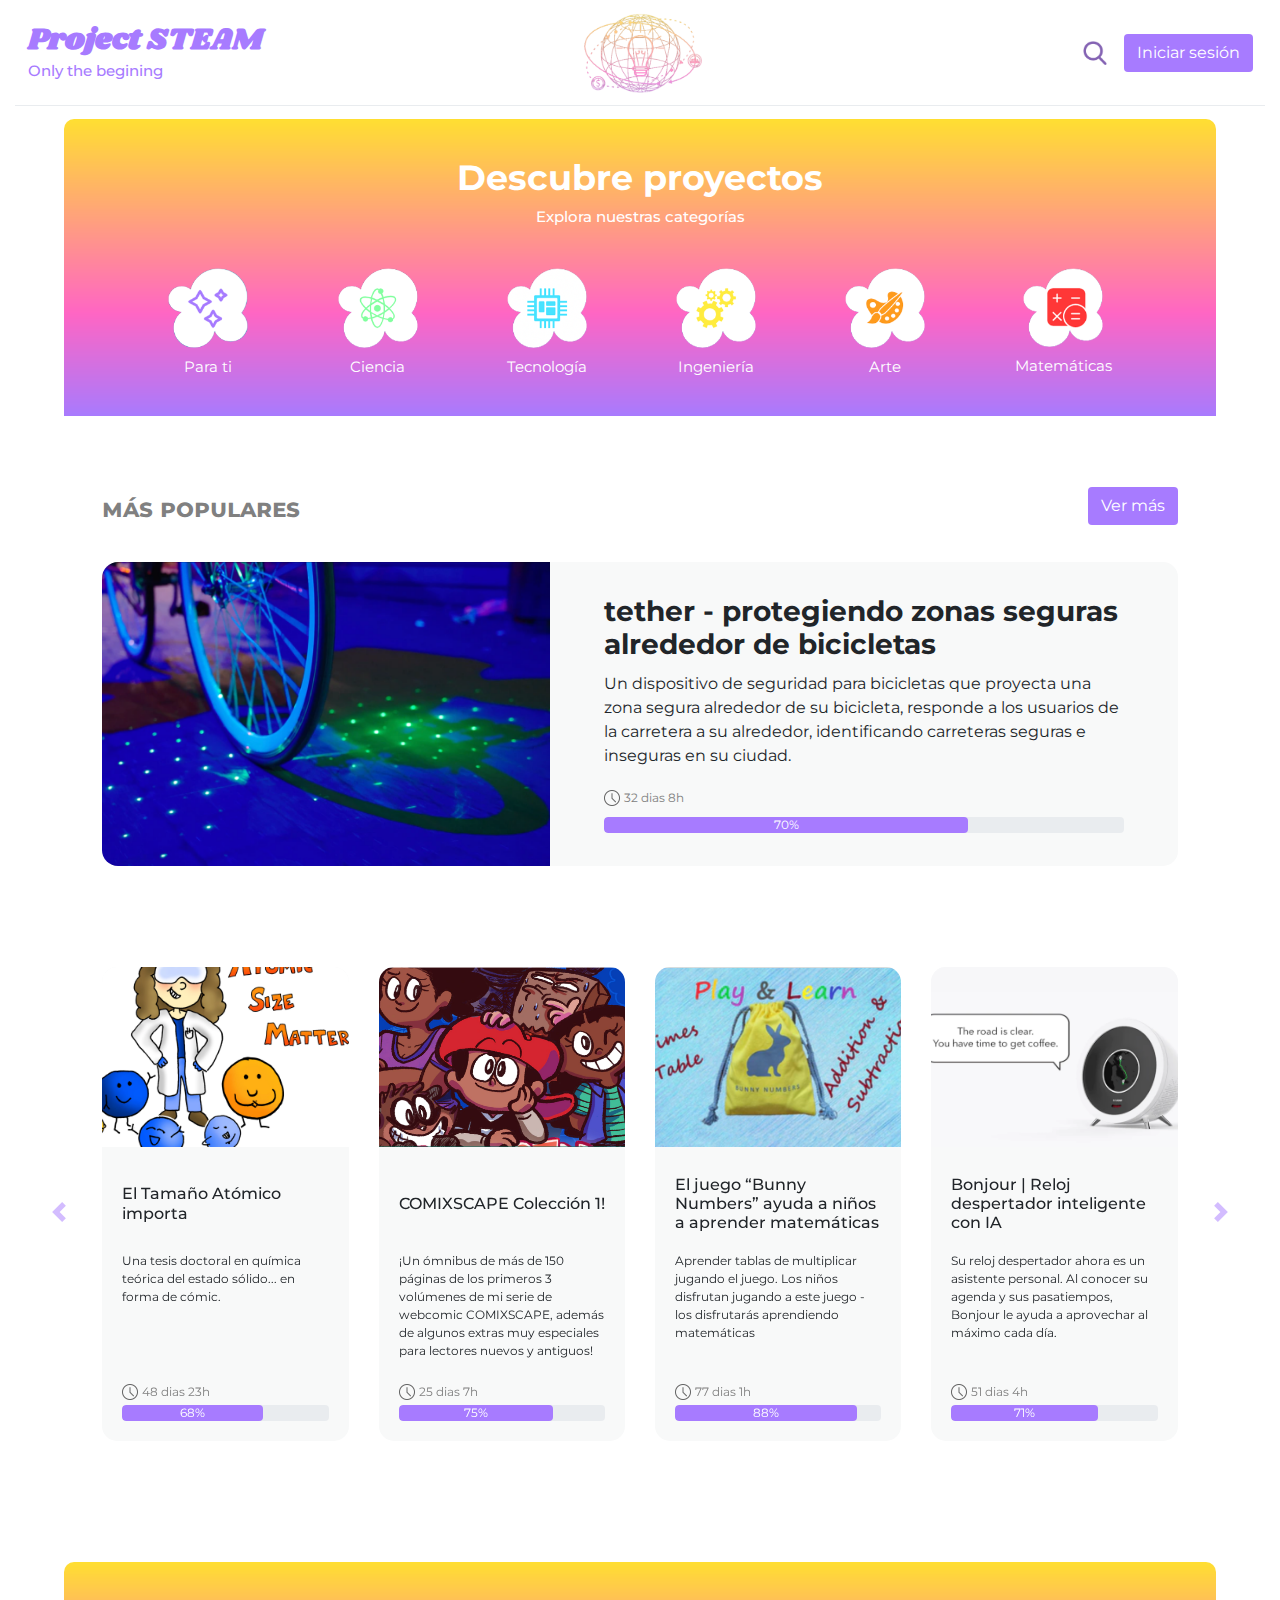
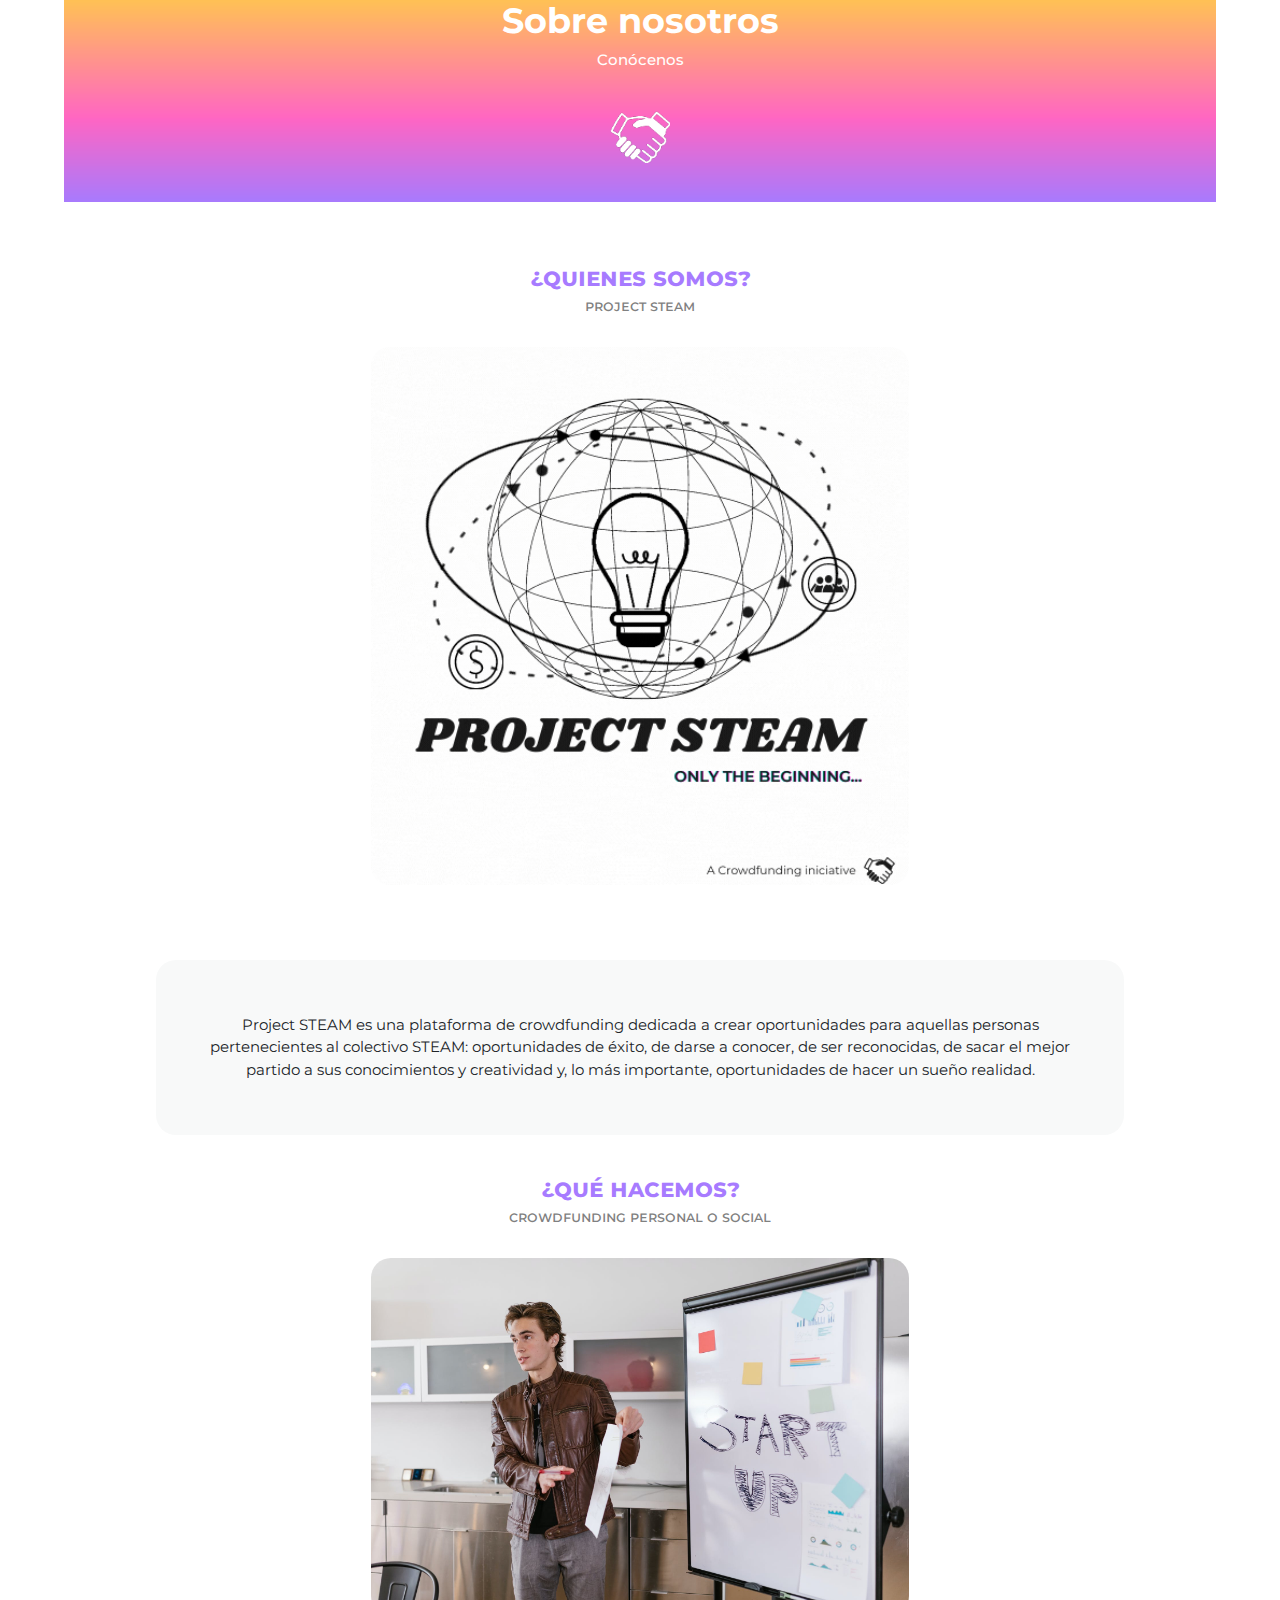
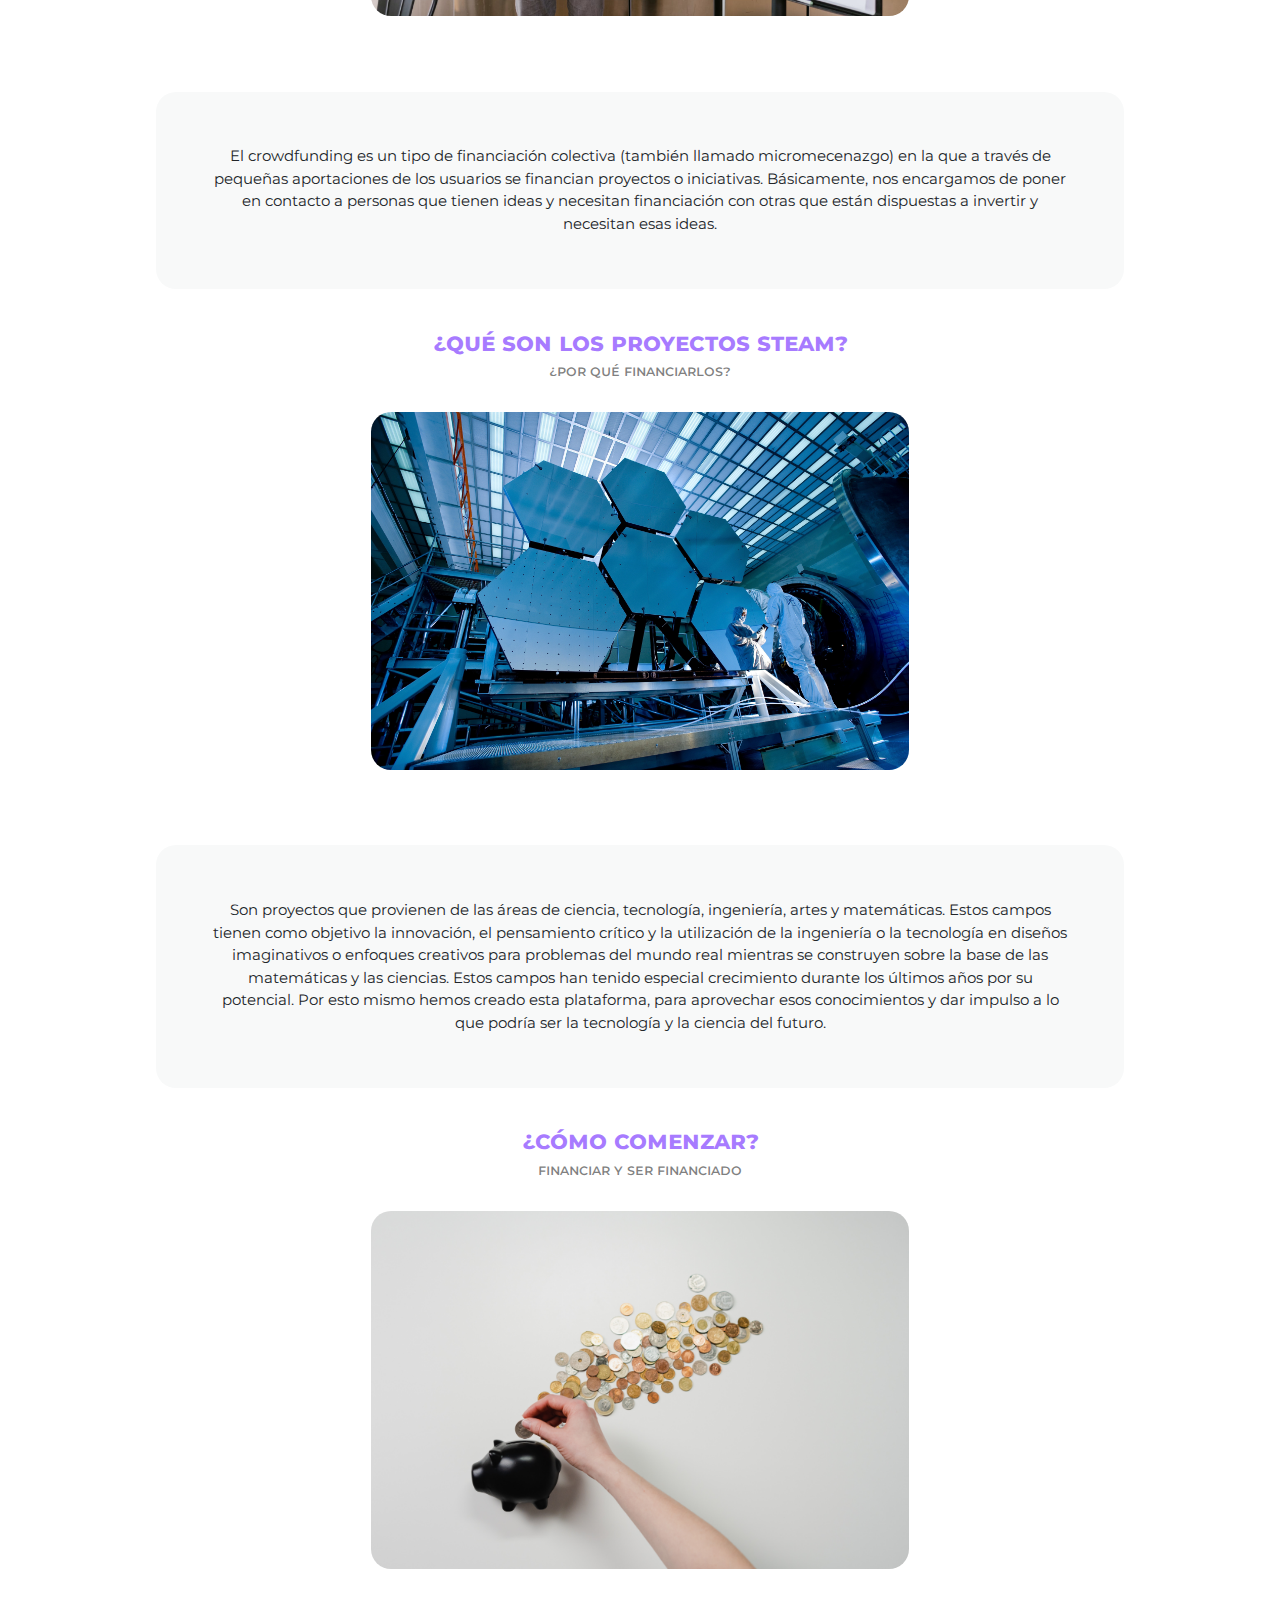
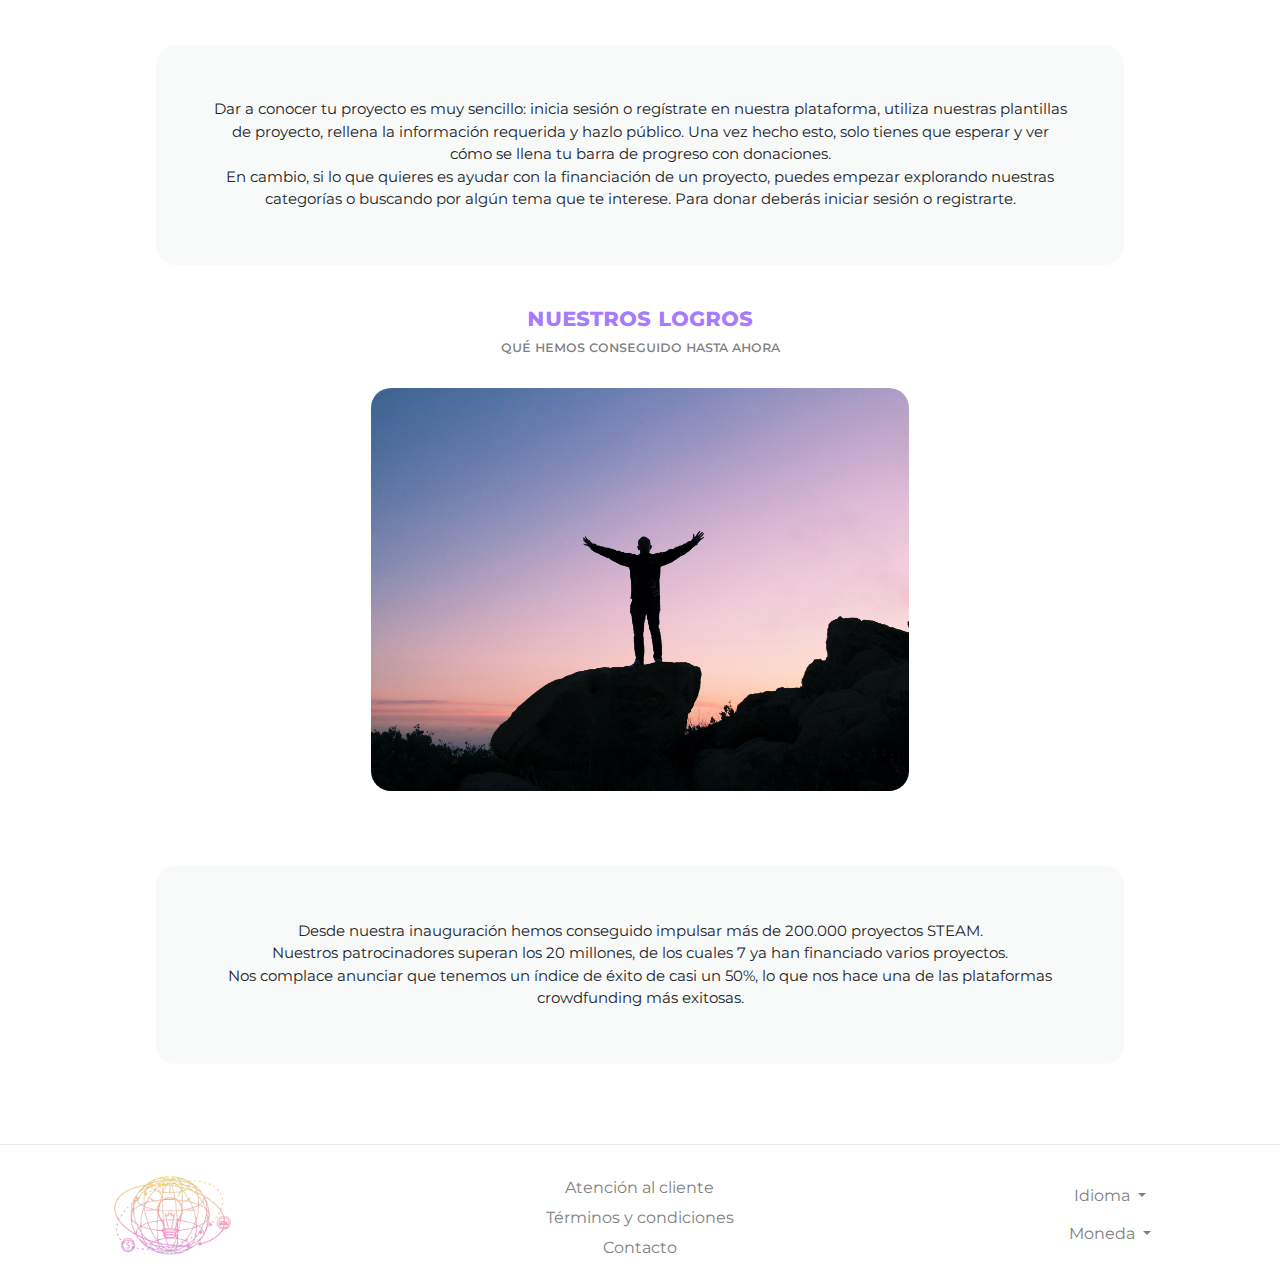
==== index.html @ 4dfa7031 "Arreglo de modal inicaiar sesion y busqueda" ====
<!DOCTYPE html>
<html lang="es">

<head>
  <title>Project STEAM</title>
  <meta charset="utf-8" />
  <meta name="authors" content="Maria Sol Torres L & Teodora Nikolaeva" />
  <link rel="stylesheet" href="https://maxcdn.bootstrapcdn.com/bootstrap/4.0.0/css/bootstrap.min.css"
    integrity="sha384-Gn5384xqQ1aoWXA+058RXPxPg6fy4IWvTNh0E263XmFcJlSAwiGgFAW/dAiS6JXm" crossorigin="anonymous" />
  <link href="css/style.css" rel="stylesheet" />

</head>

<body>
  <!-- Top container -->
  <div class="container-fluid" id="top_bar">
    <div class="top_bar">
      <div style="margin-block: auto">
        <h1>Project STEAM</h1>
        <h2>Only the begining</h2>
      </div>
      <img class="img-fluid logo" src="media/logo_multicolor.png" />
      <div id="top_buttons">
        <button type="button" class="btn search_button" data-toggle="modal" data-target="#searchModal">
          <img src="media/search.png" style="width: 24px" />
        </button>
        <!-- Button trigger modal -->
        <button type="button" class="btn bgPurple signInButton" data-toggle="modal" data-target="#signInModal">
          Iniciar sesión
        </button>
        <!-- Button trigger modal Sign up -->
        <button type="button" class="btn signUpButton" style="display: none" data-toggle="modal"
          data-target="#signUpModal">
          Registrate
        </button>
      </div>
    </div>
  </div>
  <!-- Modal to sign in-->
  <div class="modal fade" id="signInModal" tabindex="-1" role="dialog" aria-labelledby="SignInModalLabel"
    aria-hidden="true">
    <div class="modal-dialog modal-lg" role="document">
      <div class="modal-content">
        <div class="modal-header" id="signInHeader">
          <h5 class="modal-title">Inicia sesión en tu cuenta</h5>
          <button type="button" class="close" data-dismiss="modal" aria-label="Close">
            <span aria-hidden="true">&times;</span>
          </button>
        </div>
        <div class="modal-body">
          <div class="container">
            <div class="row">
              <!--Sign in content-->
              <div class="col-sm" id="signInModalContent">
                <div class="row">
                  <div class="col-sm-6 col-sm-12">
                    <button type="button" class="btn btn-light socialMediaButton" style="text-align: left">
                      <span><img src="media/igoogle.png" id="socialMediaIcons" /></span>
                      Inicia sesión con Google
                    </button>
                  </div>
                </div>

                <div class="row">
                  <div class="col-sm-12">
                    <button type="button" class="btn btn-light socialMediaButton">
                      <span><img src="media/ifacebook.png" id="socialMediaIcons" /></span>
                      Inicia sesión con Facebook
                    </button>
                  </div>
                </div>

                <div class="row">
                  <div class="col-sm-12">
                    <button type="button" class="btn btn-light socialMediaButton">
                      <span><img src="media/iapple.png" id="socialMediaIcons" /></span>
                      Inicia sesión con Apple
                    </button>
                  </div>
                </div>

                <div class="row">
                  <div class="col-sm">
                    <hr />
                  </div>
                  <div class="col-sm-1">o</div>
                  <div class="col-sm">
                    <hr />
                  </div>
                </div>
                <div class="row">
                  <div class="col">
                    <form>
                      <div class="form-group">
                        <label for="Email1">Correo electrónico</label>
                        <input type="email" class="form-control" id="Email1" aria-describedby="emailHelp"
                          placeholder="Enter email" />
                        <small id="emailHelp" class="form-text text-muted">Nunca compartiremos tu correo con nadie
                          más.</small>
                      </div>
                      <div class="form-group">
                        <label for="Password1">Contraseña</label>
                        <input type="password" class="form-control" id="Password1" placeholder="Password" />
                      </div>
                      <button type="submit" class="btn bgPurple btn-lg btn-block" style="margin-bottom: 5%">
                        Iniciar sesión
                      </button>
                    </form>
                  </div>
                </div>
                <div class="row">
                  <div class="col-sm-12">
                    <p class="link" id="forgotPassButton">
                      <small class="text-left">
                        ¿Has olvidado tu contraseña?</small>
                    </p>
                  </div>
                </div>
                <div class="row">
                  <div class="col-sm-12">
                    <small class="text-left">
                      <span>¿Es tu primera vez en Project STEAM? </span>
                      <button type="button" class="btn btn-light btn-sm signUpButton">
                        Regístrate
                      </button>
                    </small>
                  </div>
                </div>
              </div>
              <!--Sign up form-->
              <div class="col-sm" id="signUpModalContent">
                <div class="row">
                  <div class="col">
                    <form>
                      <div class="form-group">
                        <label for="user">Nombre</label>
                        <input type="text" class="form-control" id="user" aria-describedby="nameHelp"
                          placeholder="John Doe" />
                      </div>

                      <div class="form-group">
                        <label for="Email2">Correo electrónico</label>
                        <input type="email" class="form-control" id="Email2" aria-describedby="emailHelp"
                          placeholder="name@workemail.com" />
                        <small id="emailHelp" class="form-text text-muted">Nunca compartiremos tu correo con nadie
                          más.</small>
                      </div>
                      <div class="form-group">
                        <label for="newPassword2">Contraseña</label>
                        <input type="password" class="form-control" id="newPassword2" aria-describedby="passwordHelp"
                          placeholder="Contraseña" />
                        <small id="passwordHelp" class="form-text text-muted">Usa 8 o más caracteres y combina letras,
                          números y
                          símbolos..</small>
                      </div>
                      <button type="submit" class="btn bgPurple btn-lg btn-block" style="margin-bottom: 5%">
                        Crear cuenta
                      </button>
                    </form>
                  </div>
                </div>
                <div class="row">
                  <div class="col-sm-12">
                    <p>
                      <small class="text-left">
                        Al continuar, estás aceptando los
                        <span class="link">Términos y condiciones de uso</span>
                        (se abre en una ventana nueva). Consulta nuestra
                        <span class="link"> Política de privacidad</span> (se
                        abre en una ventana nueva).</small>
                    </p>
                  </div>
                </div>
                <div class="row">
                  <div class="col-sm-12">
                    <small class="text-left">
                      <span>¿Ya te has registrado?</span>
                      <button type="button" class="btn btn-light btn-sm signInButton">
                        Inicia Sesión
                      </button>
                    </small>
                  </div>
                </div>
              </div>
              <!--Forgot password form-->
              <div class="col-sm" id="forgotPassContent">
                <div class="row">
                  <div class="col">
                    <p>
                      <small class="text-left">
                        No te preocupes. Te enviaremos un mensaje para
                        ayudarte a restablecer tu contraseña.</small>
                    </p>
                  </div>
                </div>
                <div class="row">
                  <div class="col">
                    <form>
                      <div class="form-group">
                        <label for="Email3">Correo electrónico</label>
                        <input type="email" class="form-control" id="Email3" aria-describedby="emailHelp"
                          placeholder="Enter email" />
                      </div>
                      <button type="submit" class="btn bgPurple btn-lg btn-block" style="margin-bottom: 5%">
                        Continuar
                      </button>
                    </form>
                  </div>
                </div>
              </div>

              <div class="col-sm-6 d-none d-lg-block">
                <img src="media/signInModal.jpeg" class="img-fluid" id="imgModal" alt="Project steam logo" />
              </div>
            </div>
          </div>
        </div>
      </div>
    </div>
  </div>

  <!-- Modal to search-->
  <div class = "modal fade" id="searchModal" tabindex="-1" role="dialog" aria-labelledby="SignInModalLabel"
    aria-hidden="true">
    <div class="modal-dialog modal-lg" role="document">
      <div class="modal-content">
        <div class="modal-header" id="signInHeader">
          <img src="media/search.png" style="width: 26px; margin: auto auto 5px auto;">
          <input class="search-bar shadow-none" type="text" placeholder="Buscar..">
          <button type="button" class="close" data-dismiss="modal" aria-label="Close">
            <span aria-hidden="true">&times;</span>
          </button>
        </div>
      </div>
    </div>
  </div>

  <!-- Navigation bar-->
  <div class="container-fluid colored_container">
    <h1>Descubre proyectos</h1>
    <h2>Explora nuestras categorías</h2>
    <div class="nav_buttons">
      <div>
        <input type="image" name="para_ti" src="media/para_ti.png" alt="para_ti" />
        <p>Para ti</p>
      </div>
      <div>
        <input type="image" name="ciencia" src="media/ciencia.png" alt="ciencia" />
        <p>Ciencia</p>
      </div>
      <div>
        <input type="image" name="tech" src="media/tech.png" alt="tecnologia" />
        <p>Tecnología</p>
      </div>
      <div>
        <input type="image" name="ingenieria" src="media/ingenieria.png" alt="ingenieria" />
        <p>Ingeniería</p>
      </div>
      <div>
        <input type="image" name="arte" src="media/arte.png" alt="arte" />
        <p>Arte</p>
      </div>
      <div>
        <input type="image" name="mates" src="media/mates.png" alt="matematicas" />
        <p>Matemáticas</p>
      </div>
    </div>
  </div>

  <!-- Main content-->
  <div class="container-fluid content">
    <!-- Mas populares-->
    <div class="row destacado_titulo">
      <div class="col-md-5 destacado_texto">
        <h1>Más populares</h1>
      </div>
      <div class="col-md-2 destacado_boton">
        <button type="button" class="btn bgPurple">Ver más</button>
      </div>
    </div>
    <div class="row destacado">
      <div class="col-md-5 columna_imagen">
        <a href="proyectos.html">
          <img class="img-fluid"
            alt="https://www.kickstarter.com/projects/91367227/tether-projecting-safe-zones-around-bikes?ref=section-design-tech-featured-project"
            src="media/p_tether.png" />
        </a>
      </div>
      <div class="col-md-7 columna_texto">
        <a href="proyectos.html">
          <h3>tether - protegiendo zonas seguras alrededor de bicicletas</h3>
        </a>
        <p>
          Un dispositivo de seguridad para bicicletas que proyecta una zona
          segura alrededor de su bicicleta, responde a los usuarios de la
          carretera a su alrededor, identificando carreteras seguras e
          inseguras en su ciudad.
        </p>
        <div>
          <img class="time_icon" src="media/time_icon_gray.png">
          <p class="time_text">32 dias 8h</p>
        </div>
        <div class="progress">
          <div class="progress-bar" role="progressbar" aria-valuenow="70" aria-valuemin="0" aria-valuemax="100"
            style="width: 70%">
            70%
          </div>
        </div>
      </div>
    </div>

    <!-- Carrusel-->
    <section class="pt-5">
      <div class="container contenedor_carrusel">
        <div class="row carrusel">
          <div class="col-md-12">
            <div id="carouselExampleControls" class="carousel slide">
              <div class="carousel-inner">
                <div class="carousel-item active">
                  <div class="row">
                    <div class="col-md-3 col-sm-6 mb-3">
                      <div class="card">
                        <a href="#">
                          <img class="img-fluid carrusel_img"
                            alt="https://www.kickstarter.com/projects/105659142/atomic-size-matters?ref=discovery&term=chemistry"
                            src="media/p_chemistrymatters.png" />
                        </a>
                        <div class="card-body">
                          <a href="#">
                            <h4 class="card-title">
                              El Tamaño Atómico importa
                            </h4>
                          </a>
                          <p class="card-text">
                            Una tesis doctoral en química teórica del estado
                            sólido... en forma de cómic.
                          </p>
                          <div class="card-footer">
                            <div>
                              <img class="time_icon" src="media/time_icon_gray.png">
                              <p class="time_text">48 dias 23h</p>
                            </div>
                            <div class="progress">
                              <div class="progress-bar" role="progressbar" aria-valuenow="68" aria-valuemin="0"
                                aria-valuemax="100" style="width: 68%">
                                68%
                              </div>
                            </div>
                          </div>
                        </div>
                      </div>
                    </div>
                    <div class="col-md-3 col-sm-6 mb-3">
                      <div class="card">
                        <a href="#">
                          <img class="img-fluid carrusel_img"
                            alt="https://www.kickstarter.com/projects/xscapistlj/comixscape-collection-1?ref=section-comics-illustration-featured-project"
                            src="media/p_comic.png" />
                        </a>
                        <div class="card-body">
                          <a href="#">
                            <h4 class="card-title">
                              COMIXSCAPE Colección 1!
                            </h4>
                          </a>
                          <p class="card-text">
                            ¡Un ómnibus de más de 150 páginas de los primeros
                            3 volúmenes de mi serie de webcomic COMIXSCAPE,
                            además de algunos extras muy especiales para
                            lectores nuevos y antiguos!
                          </p>
                          <div class="card-footer">
                            <div>
                              <img class="time_icon" src="media/time_icon_gray.png">
                              <p class="time_text">25 dias 7h</p>
                            </div>
                            <div class="progress">
                              <div class="progress-bar" role="progressbar" aria-valuenow="75" aria-valuemin="0"
                                aria-valuemax="100" style="width: 75%">
                                75%
                              </div>
                            </div>
                          </div>
                        </div>
                      </div>
                    </div>
                    <div class="col-md-3 col-sm-6 mb-3">
                      <div class="card">
                        <a href="#">
                          <img class="img-fluid carrusel_img"
                            alt="https://www.kickstarter.com/projects/980681112/bunny-numbers-game-helps-children-to-be-confident-in-maths?ref=discovery&term=math"
                            src="media/p_bunny.png" />
                        </a>
                        <div class="card-body">
                          <a href="#">
                            <h4 class="card-title">
                              El juego “Bunny Numbers” ayuda a niños a
                              aprender matemáticas
                            </h4>
                          </a>
                          <p class="card-text">
                            Aprender tablas de multiplicar jugando el juego.
                            Los niños disfrutan jugando a este juego - los
                            disfrutarás aprendiendo matemáticas
                          </p>
                          <div class="card-footer">
                            <div>
                              <img class="time_icon" src="media/time_icon_gray.png">
                              <p class="time_text">77 dias 1h</p>
                            </div>
                            <div class="progress">
                              <div class="progress-bar" role="progressbar" aria-valuenow="88" aria-valuemin="0"
                                aria-valuemax="100" style="width: 88%">
                                88%
                              </div>
                            </div>
                          </div>
                        </div>
                      </div>
                    </div>
                    <div class="col-md-3 col-sm-6 mb-3">
                      <div class="card">
                        <a href="#">
                          <img class="img-fluid carrusel_img"
                            alt="https://www.kickstarter.com/projects/1450781303/bonjour-smart-alarm-clock-with-artificial-intellig?ref=discovery&term=smart%20clock"
                            src="media/p_bonjour.png" />
                        </a>
                        <div class="card-body">
                          <a href="#">
                            <h4 class="card-title">
                              Bonjour | Reloj despertador inteligente con IA
                            </h4>
                          </a>
                          <p class="card-text">
                            Su reloj despertador ahora es un asistente
                            personal. Al conocer su agenda y sus pasatiempos,
                            Bonjour le ayuda a aprovechar al máximo cada día.
                          </p>
                          <div class="card-footer">
                            <div>
                              <img class="time_icon" src="media/time_icon_gray.png">
                              <p class="time_text">51 dias 4h</p>
                            </div>
                            <div class="progress">
                              <div class="progress-bar" role="progressbar" aria-valuenow="71" aria-valuemin="0"
                                aria-valuemax="100" style="width: 71%">
                                71%
                              </div>
                            </div>
                          </div>
                        </div>
                      </div>
                    </div>
                  </div>
                </div>
                <div class="carousel-item">
                  <div class="row">
                    <div class="col-md-3 col-sm-6 mb-3">
                      <div class="card">
                        <a href="#">
                          <img class="img-fluid carrusel_img"
                            alt="https://www.kickstarter.com/projects/deckrx/deckrx-the-deckbuilding-racing-videogame?ref=discovery&term=videogame"
                            src="media/p_deckrx.png" />
                        </a>
                        <div class="card-body">
                          <a href="#">
                            <h4 class="card-title">
                              Deck: El videojuego de carrera de construcción
                              de Decks
                            </h4>
                          </a>
                          <p class="card-text">
                            Deck RX combina elementos tradicionales de
                            construcción de mazos roguelike con el género de
                            los videojuegos de carreras.
                          </p>
                          <div class="card-footer">
                            <div>
                              <img class="time_icon" src="media/time_icon_gray.png">
                              <p class="time_text">29 dias 6h</p>
                            </div>
                            <div class="progress">
                              <div class="progress-bar" role="progressbar" aria-valuenow="85" aria-valuemin="0"
                                aria-valuemax="100" style="width: 85%">
                                85%
                              </div>
                            </div>
                          </div>
                        </div>
                      </div>
                    </div>
                    <div class="col-md-3 col-sm-6 mb-3">
                      <div class="card">
                        <a href="#">
                          <img class="img-fluid carrusel_img" alt="100%x280" src="media/p_stempower.png" />
                        </a>
                        <div class="card-body">
                          <a href="#">
                            <h4 class="card-title">
                              Kit de actividades STEMpowerkids
                            </h4>
                          </a>
                          <p class="card-text">
                            STEMpowerkids ofrece kits de actividades de
                            ciencia, tecnología, ingeniería y matemáticas
                            mensuales para niños de 3 a 8 años.
                          </p>
                          <div class="card-footer">
                            <div>
                              <img class="time_icon" src="media/time_icon_gray.png">
                              <p class="time_text">24 dias 17h</p>
                            </div>
                            <div class="progress">
                              <div class="progress-bar" role="progressbar" aria-valuenow="89" aria-valuemin="0"
                                aria-valuemax="100" style="width: 89%">
                                89%
                              </div>
                            </div>
                          </div>
                        </div>
                      </div>
                    </div>
                    <div class="col-md-3 col-sm-6 mb-3">
                      <div class="card">
                        <a href="#">
                          <img class="img-fluid carrusel_img"
                            alt="https://www.kickstarter.com/projects/newhamptonschool/the-class-that-harnessed-the-wind-0?ref=discovery&term=engineering"
                            src="media/p_wind.png" />
                        </a>
                        <div class="card-body">
                          <a href="#">
                            <h4 class="card-title">
                              The Class That Harnessed the Wind
                            </h4>
                          </a>
                          <p class="card-text">
                            Los estudiantes de secundaria aprenden principios
                            de diseño, ingeniería y publicación al construir
                            una turbina eólica en funcionamiento.
                          </p>
                          <div class="card-footer">
                            <div>
                              <img class="time_icon" src="media/time_icon_gray.png">
                              <p class="time_text">21 dias 23h</p>
                            </div>
                            <div class="progress">
                              <div class="progress-bar" role="progressbar" aria-valuenow="77" aria-valuemin="0"
                                aria-valuemax="100" style="width: 77%">
                                77%
                              </div>
                            </div>
                          </div>
                        </div>
                      </div>
                    </div>
                    <div class="col-md-3 col-sm-6 mb-3">
                      <div class="card">
                        <a href="#">
                          <img class="img-fluid carrusel_img"
                            alt="https://www.kickstarter.com/projects/2045724330/kenneth-mbenes-soil-chemistry-report?ref=discovery&term=chemistry"
                            src="media/p_chemistryreport.png" />
                        </a>
                        <div class="card-body">
                          <a href="#">
                            <h4 class="card-title">
                              Informe de química del suelo de Kenneth Mbene
                            </h4>
                          </a>
                          <p class="card-text">
                            Tesis sobre la capacidad de fijación de fósforo en
                            suelos y cuerpos de agua volcánicos del suroeste
                            de Camerún.
                          </p>
                          <div class="card-footer">
                            <div>
                              <img class="time_icon" src="media/time_icon_gray.png">
                              <p class="time_text">44 dias 9h</p>
                            </div>
                            <div class="progress">
                              <div class="progress-bar" role="progressbar" aria-valuenow="91" aria-valuemin="0"
                                aria-valuemax="100" style="width: 91%">
                                91%
                              </div>
                            </div>
                          </div>
                        </div>
                      </div>
                    </div>
                  </div>
                </div>
              </div>
              <a class="carousel-control-prev" href="#carouselExampleControls" role="button" data-slide="prev">
                <span class="carousel-control-prev-icon" aria-hidden="true"></span>
                <span class="sr-only">Previous</span>
              </a>
              <a class="carousel-control-next" href="#carouselExampleControls" role="button" data-slide="next">
                <span class="carousel-control-next-icon" aria-hidden="true"></span>
                <span class="sr-only">Next</span>
              </a>
            </div>
          </div>
        </div>
      </div>
    </section>
  </div>

  <!-- About us bar-->
  <div class="container-fluid colored_container">
    <h1>Sobre nosotros</h1>
    <h2>Conócenos</h2>
    <img src="media/icono_manos.png" style="margin-top: 3%; width: 60px; height: auto">
  </div>

  <!-- About us content-->
  <div class="container-fluid content about_us">

    <!-- ¿Quienes somos?-->
    <div class="row about_us_titulo">
      <div class="col-md-12">
        <h1>¿Quienes somos?</h1>
        <h2>Project Steam</h2>
      </div>
    </div>
    <div class="row about_us_info">
      <div class="col-md-12">
        <img class="img-fluid" src="media/ProjectSteam_negro.gif">
        <p class="about_us_texto">Project STEAM es una plataforma de crowdfunding dedicada a crear oportunidades para
          aquellas personas pertenecientes al colectivo STEAM: oportunidades de éxito, de darse a conocer, de ser
          reconocidas, de sacar el mejor partido a sus conocimientos y creatividad y, lo más importante, oportunidades
          de hacer un sueño realidad.
        </p>
      </div>
    </div>

    <!-- ¿Que hacemos?-->
    <div class="row about_us_titulo">
      <div class="col-md-12">
        <h1>¿Qué hacemos?</h1>
        <h2>Crowdfunding personal o social</h2>
      </div>
    </div>
    <div class="row about_us_info">
      <div class="col-md-12">
        <img class="img-fluid" src="media/startup.jpeg">
        <p class="about_us_texto">El crowdfunding es un tipo de financiación colectiva (también llamado micromecenazgo)
          en la que a través de pequeñas aportaciones de los usuarios se financian proyectos o iniciativas. Básicamente,
          nos encargamos de poner en contacto a personas que tienen ideas y necesitan financiación con otras que están
          dispuestas a invertir y necesitan esas ideas.
        </p>
      </div>
    </div>

    <!-- Proyectos STEAM-->
    <div class="row about_us_titulo">
      <div class="col-md-12 columna_about_us_titulo">
        <h1>¿Qué son los proyectos STEAM?</h1>
        <h2>¿Por qué financiarlos?</h2>
      </div>
    </div>
    <div class="row about_us_info">
      <div class="col-md-12">
        <img class="img-fluid" src="media/imagen_steam.jpg">
        <p class="about_us_texto">Son proyectos que provienen de las áreas de ciencia, tecnología, ingeniería, artes y
          matemáticas. Estos campos tienen como objetivo la innovación, el pensamiento crítico y la utilización de la
          ingeniería o la tecnología en diseños imaginativos o enfoques creativos para problemas del mundo real mientras
          se construyen sobre la base de las matemáticas y las ciencias. Estos campos han tenido especial crecimiento
          durante los últimos años por su potencial. Por esto mismo hemos creado esta plataforma, para aprovechar esos
          conocimientos y dar impulso a lo que podría ser la tecnología y la ciencia del futuro.
        </p>
      </div>
    </div>

    <!-- Participar-->
    <div class="row about_us_titulo">
      <div class="col-md-12">
        <h1>¿Cómo comenzar?</h1>
        <h2>Financiar y ser financiado</h2>
      </div>
    </div>
    <div class="row about_us_info">
      <div class="col-md-12">
        <img class="img-fluid" src="media/cerdito.jpg">
        <p class="about_us_texto">
          Dar a conocer tu proyecto es muy sencillo: inicia sesión o regístrate en nuestra plataforma, utiliza nuestras
          plantillas de proyecto, rellena la información requerida y hazlo público. Una vez hecho esto, solo tienes que
          esperar y ver cómo se llena tu barra de progreso con donaciones.
          <br>
          En cambio, si lo que quieres es ayudar con la financiación de un proyecto, puedes empezar explorando nuestras
          categorías o buscando por algún tema que te interese. Para donar deberás iniciar sesión o registrarte.
        </p>
      </div>
    </div>

    <!-- Logros-->
    <div class="row about_us_titulo">
      <div class="col-md-12">
        <h1>Nuestros logros</h1>
        <h2>Qué hemos conseguido hasta ahora</h2>
      </div>
    </div>
    <div class="row about_us_info">
      <div class="col-md-12">
        <img class="img-fluid" src="media/logros.jpg">
        <p class="about_us_texto">
          Desde nuestra inauguración hemos conseguido impulsar más de 200.000 proyectos STEAM.
          <br>
          Nuestros patrocinadores superan los 20 millones, de los cuales 7 ya han financiado varios proyectos.
          <br>
          Nos complace anunciar que tenemos un índice de éxito de casi un 50%, lo que nos hace una de las plataformas
          crowdfunding más exitosas.
        </p>
      </div>
    </div>
  </div>

  <!-- Footer-->
  <footer class="row footer_container">
    <div class="col-md-3 footer_columna">
      <img class="img-fluid logo" src="media/logo_multicolor.png" />
    </div>
    <div class="col-md-6 footer_columna">
      <a href="#">Atención al cliente</a>
      <a href="#">Términos y condiciones</a>
      <a href="#">Contacto</a>
    </div>
    <div class="col-md-3 footer_columna">
      <div class="dropdown show">
        <a class="btn dropdown-toggle" href="#" role="button" id="dropdownMenuLink" data-toggle="dropdown" aria-haspopup="true" aria-expanded="false">
          Idioma
        </a>
        <div class="dropdown-menu" aria-labelledby="dropdownMenuLink">
          <a class="dropdown-item" href="#">Inglés</a>
          <a class="dropdown-item" href="#">Francés</a>
          <a class="dropdown-item" href="#">Español</a>
        </div>
      </div>
      <div class="dropdown show">
        <a class="btn dropdown-toggle" href="#" role="button" id="dropdownMenuLink" data-toggle="dropdown" aria-haspopup="true" aria-expanded="false">
          Moneda
        </a>
        <div class="dropdown-menu" aria-labelledby="dropdownMenuLink">
          <a class="dropdown-item" href="#">Libra</a>
          <a class="dropdown-item" href="#">Euro</a>
          <a class="dropdown-item" href="#">Dólar</a>
        </div>
      </div>
    </div>
  </footer>

  <script src="https://code.jquery.com/jquery-3.2.1.slim.min.js"
    integrity="sha384-KJ3o2DKtIkvYIK3UENzmM7KCkRr/rE9/Qpg6aAZGJwFDMVNA/GpGFF93hXpG5KkN"
    crossorigin="anonymous"></script>
  <script src="https://cdnjs.cloudflare.com/ajax/libs/popper.js/1.12.9/umd/popper.min.js"
    integrity="sha384-ApNbgh9B+Y1QKtv3Rn7W3mgPxhU9K/ScQsAP7hUibX39j7fakFPskvXusvfa0b4Q"
    crossorigin="anonymous"></script>
  <script src="https://maxcdn.bootstrapcdn.com/bootstrap/4.0.0/js/bootstrap.min.js"
    integrity="sha384-JZR6Spejh4U02d8jOt6vLEHfe/JQGiRRSQQxSfFWpi1MquVdAyjUar5+76PVCmYl"
    crossorigin="anonymous"></script>
  <script src="js/projectSteam.js"></script>
</body>

</html>
---- css/style.css ----
@import url('https://fonts.googleapis.com/css2?family=Montserrat:wght@100;300;600&family=Shrikhand&display=swap');
:root{
    /* Colores principales en el degradado del logo */
    --amarillo: #FFE031;
    --rosa: #FF66C4;
    --morado: #A77BFF;

    /* Iconos STEAM */
    --verdeSteam: #9bffb2; 
    --celesteSteam: #47e2ff; 
    --amarilloSteam: #ffeb3f; 
    --naranjaSteam: #fd9b1e; 
    --rojoSteam: #ff3838;

    /* Relleno */
    --colorClaro: #f8f9f9;
}

body{
    margin: 0;
    padding: 0;
    font-family: 'Montserrat', sans-serif;
}



h1{
    margin: 0;
    font-size: 35px;
}
h2{
    margin: 0;
    padding-top: 0.75%;
    padding-bottom: 0.75%;
    font-size: 15px;
}

/* TOP */
.top_bar{
    display: grid;
    grid-template-columns: 3fr 2fr 3fr;
    border-bottom: 1px solid #e9ecef;
    padding: 1% 1%;
}

#top_buttons {
    text-align: end;
    margin: auto 0;
}

.btn.search_button{
    background-color: white;
}

.logo {
    position: relative;
    height: 80px;
    width: auto;
    margin-block: auto;
    justify-self: center;
}

.top_bar h1{
    font-size: 30px;
    font-weight: bold;
    font-family: 'Shrikhand', cursive;
}

.top_bar h1, .top_bar h2{
    color: var(--morado);
}

/* NAVEGACIÓN */
.colored_container h1, .colored_container h2, .colored_container p{
    color: white;
}

.colored_container h1 {
    font-weight: bold;
}

.colored_container {
    text-align: center;
    background-image: url("../media/degradado.png");
    background-size: auto 100%;
    margin-top: 1%;
    border-top-left-radius: 10px;
    border-top-right-radius: 10px;    
}

.colored_container, .content {
    padding-block: 3%;
    width: 90%;
}

.nav_buttons{
    display: flex;
    margin-top: 3%;
    justify-content: space-evenly;
}

.nav_buttons input{
    width: 10vw;
    max-width: 80px;
    height: auto;
}

.nav_buttons p{
    margin-bottom: 0;
    font-size: 1.2vw;
}

.nav_buttons input:hover{
    opacity: 0.8;
}



/*MODAL INICIAR SESION*/
.bgPurple{
    background-color: var(--morado);
    color: white;
}

.socialMediaButton {
    text-align: left;
    margin-bottom: 5%;
}

#socialMediaIcons{
    width: 7%;
}

.link {
    text-decoration: underline;
    margin-bottom: 2%;
}

.link:hover{
    color: var(--morado);
    text-decoration: underline;
}

.signUpButton{
    background-color: rgba(167,123, 255, 0.2) ;
}

.signUpButton:hover {
    background-color: rgba(167,123, 255, 1) ;
    color: white;
}

#imgModal {
    object-fit: cover;
    height: 100%;
}

/* SEARCH MODAL */
#searchModal .modal-dialog{
    margin-top: 0;
    margin-inline: 0;
}
#searchModal .modal-content{
    width: 100vw;
    border-radius: 0px;
    border-width: 0px;
    height: 10vh;
    display: flex;
    justify-content: space-between;
}
#searchModal .modal-header{
    margin-inline: 5%;
    height: 10vh;
}

.search-bar{
    width: 80vw;
    margin: auto 3% auto 3%;
    border-width: 0;
    border-radius: 0;
    border-bottom: solid 1px gray;
    font-size: 15px;
    color: gray;
}
#searchModal .modal-header textarea:focus, input:focus {
    outline: 0;
    border-bottom-width: 2px;
    border-bottom-color: #8c6cb8;
    transition: color 1s border-bottom-width 1s;
}

/* CONTENEDOR PRINCIPAL */
.content {   
    padding-inline: 3%;
    padding-block: 3%;
}

.content h1{
    color: grey;
    font-size: 25px;
    font-weight: bold;
    font-variant: all-small-caps;
    padding-block: 1.5%;
}

.row .content{
    margin-right: 0;
    margin-left: 0;
}

.destacado_titulo{
    justify-content: space-between;
    margin-block: 3%;
    margin-inline: 0;
}

.destacado_boton, .destacado_texto{
    width:auto;
    padding-inline: 0;
}

.destacado_boton{
    display: flex;
    justify-content: right;
}

.destacado_boton button{
    height: fit-content;
}

.destacado{ 
    text-align: left;
    border-radius: 15px;
    background-color: var(--colorClaro);
    margin-inline: 0;
}

.destacado a, .card a{
    text-decoration: none;
    color: #212529;
}

.columna_imagen img{
    object-fit: cover;
    width: 100%;
    height: max-content;
    border-radius: 1rem 1rem 0 0;
}

@media screen and (min-width: 48em){
    .columna_imagen img{
        width: 100%;
        height: 100%;
        border-radius: 1rem 0 0 1rem;
    }   
}

.destacado .columna_imagen{
    padding-right: 0;
    padding-left: 0;
}

.destacado .columna_texto{
    padding-block: 3%;
    padding-inline: 5%;
}

.destacado h3{
    font-weight: bold;
}

.destacado p{
    margin: 2% auto;
    height: auto;    
}

.progress-bar{
    border-radius: 0.25rem;
    background-color: var(--morado);
}

.contenedor_carrusel {
    padding: 0;
    margin:0;
    max-width: 100%;
}

.carrusel{
    margin-block: 5%;
    margin-inline: 0;
    justify-content: center;
    border-radius: 15px;
}

.carrusel .col-md-12{
    padding-inline: 0px;
}

.card{
    border-radius: 15px;
    border-width: 0px;
    height: 100%;
    background-color: var(--colorClaro);
}

.card-body{
    display: grid;
    grid-template-rows: 2fr 3fr 0.5fr;
}

.card-body a{
    display: grid;
    align-items: center;
}

.card-title{
    font-size: 1rem;
}

.card-text{
    font-size: 0.75rem;
}

.carrusel_img{
    object-fit: cover; 
    width: 100%;
    height: 20vh;
    border-top-left-radius: 15px;
    border-top-right-radius: 15px;
}

.card-footer{
    padding: 0;
    border-top-width: 0px;
    background-color: var(--colorClaro);
}

.carousel-control-prev {
    left: -9%;
    width: 10%
}

.carousel-control-next {
    right: -9%;
    width: 10%
}

.carousel-control-prev-icon {
    background-image: url("data:image/svg+xml;charset=utf8,%3Csvg xmlns='http://www.w3.org/2000/svg' fill='%23A77BFF' viewBox='0 0 8 8'%3E%3Cpath d='M5.25 0l-4 4 4 4 1.5-1.5-2.5-2.5 2.5-2.5-1.5-1.5z'/%3E%3C/svg%3E");
}

.carousel-control-next-icon {
    background-image: url("data:image/svg+xml,%3csvg xmlns='http://www.w3.org/2000/svg' fill='%23A77BFF' width='8' height='8' viewBox='0 0 8 8'%3e%3cpath d='M2.75 0l-1.5 1.5L3.75 4l-2.5 2.5L2.75 8l4-4-4-4z'/%3e%3c/svg%3e");
}

.time_icon{
    height: 16px; 
    width: auto; 
    border-radius: 0;
    border-width: 0px;
    opacity: 0.8;
}

.time_text{
    display:inline-flex;
    font-size: 12px;
    color: gray;
    margin-block: 2%;
}


/* ABOUT US */
.about_us{
    text-align: center;
}

.about_us h1{
    padding-top: 2%;
    padding-bottom: 0.5%;
    color: var(--morado);
}

.about_us h2{
    padding: 0;
    font-size: 15px;
    color: gray;
    font-variant: all-small-caps;
}

.about_us img{
    width: 50%;
    height: auto;
    margin-block: 3%;
    border-radius: 20px;
}

.about_us_texto {
    margin-top: 4%;
    background-color: var(--colorClaro);
    border-radius: 20px;
    border-width: 0;
    padding-inline: 5%;
    padding-block: 5%;
    width: 90%;
    margin-inline: auto;
    font-size: 15px;
}


/* FOOTER */
.footer_container{
    border-top: 1px solid #e9ecef;   
    margin-top: 2%;
    padding-block: 1%;
    padding: 2% 1%;
    margin-inline: 0px;
}
.footer_columna{
    margin-top: auto;
    margin-bottom: auto;
    text-align: center;
}
footer a{
    display: block;
    padding-top: 1%;  
    color: grey;
}

footer a:hover{ 
    color: var(--morado);
}
/**/

@media only screen and (max-width: 600px){
    
}

/*PAGINA PROYECTOS*/
#project_header{
    text-align: center;
    position: relative;
    margin: 15px auto;
}
#project_header h1 {
    font-weight: bold;
    font-size: xx-large;
}

.project{
    padding-top: 12px;
}

.project img{
    object-fit: cover;
    width: 100%;
    height: 100%;
    border-radius: 1rem 0 0 1rem;
}

.project a{
    color: black;
}

.project a:hover{
    color:var(--morado);
    text-decoration: underline;
}

.project p, .project ul{
    text-align: left;
}

.sidebar{
    position: -webkit-sticky;
    position: sticky; /*Esto es para que el sidebar se deslize segun se mueva el contenido*/
    margin-left: 1px;
    top: 2rem;
}

.project .progress-bar{
    border-radius: 0.25rem;
    background-color: var(--amarillo);
}

.bgPink{
    background-color: var(--rosa);
    color: white;
}
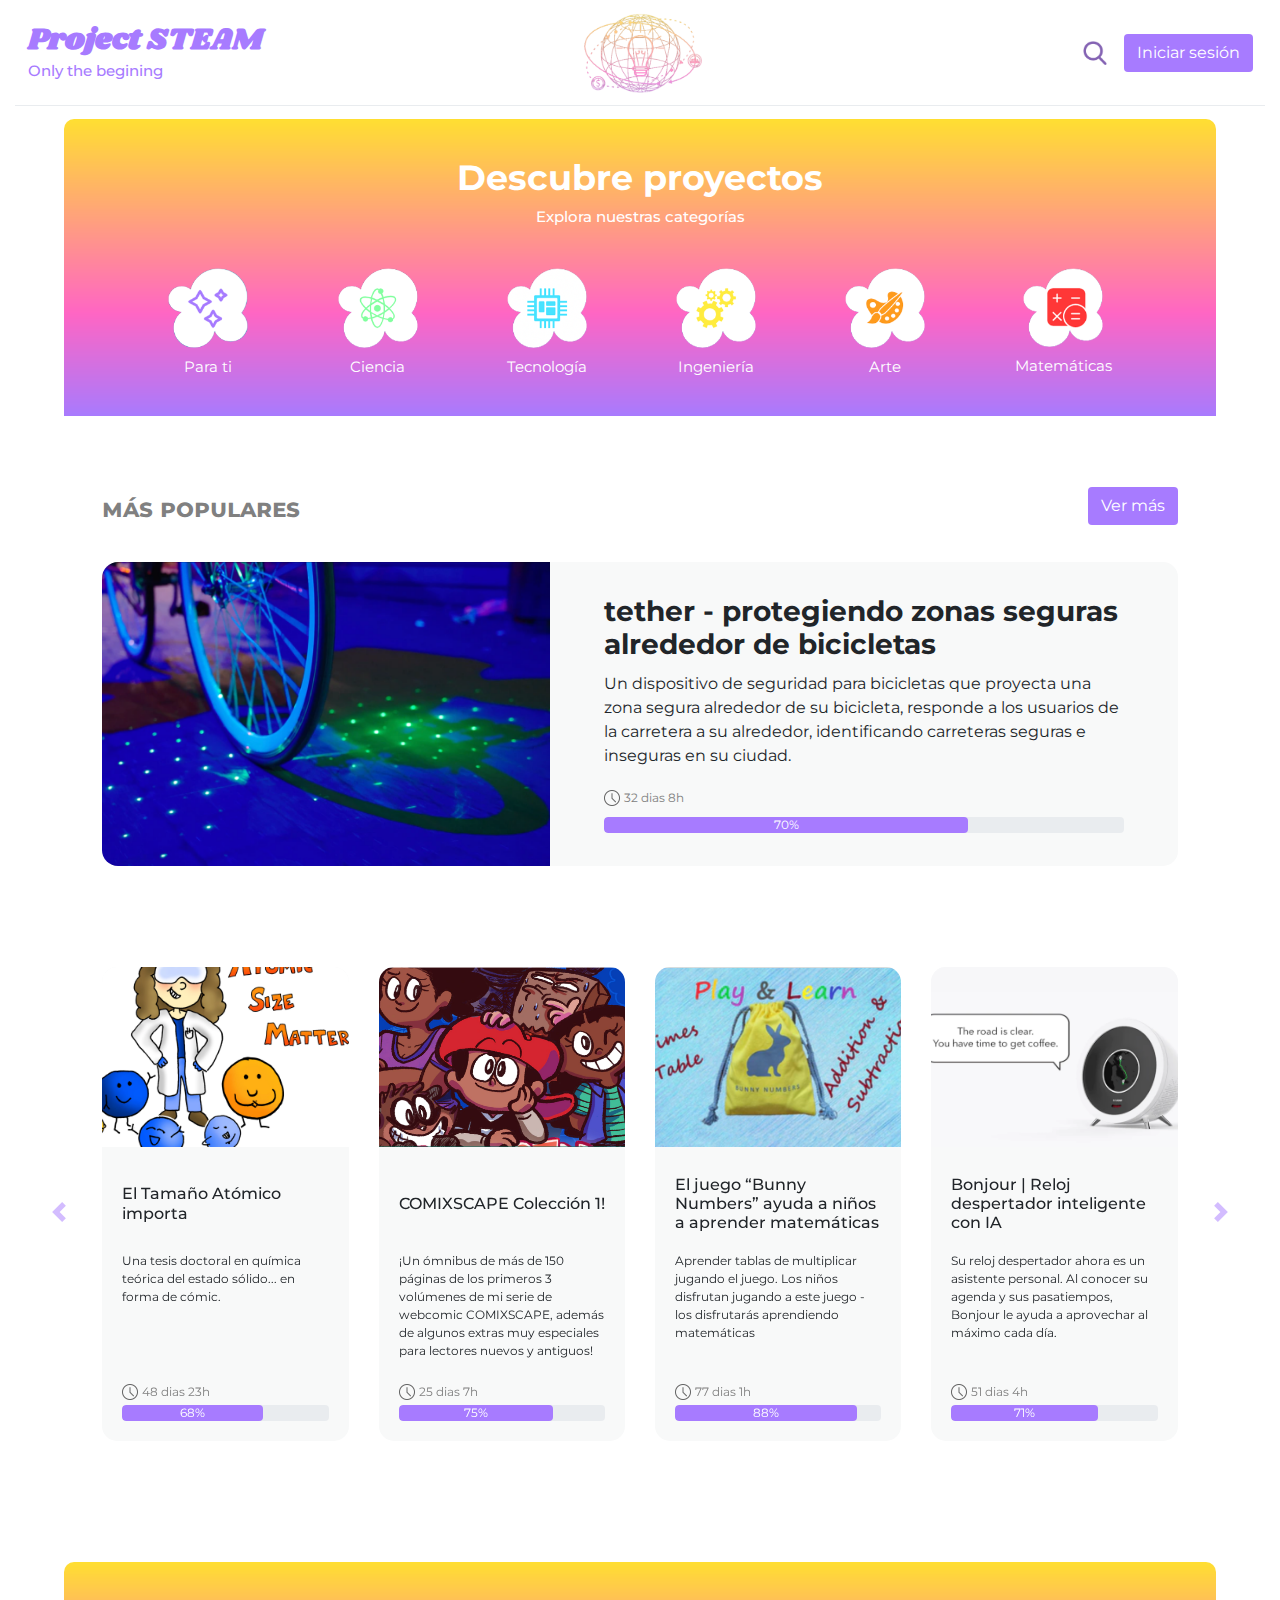
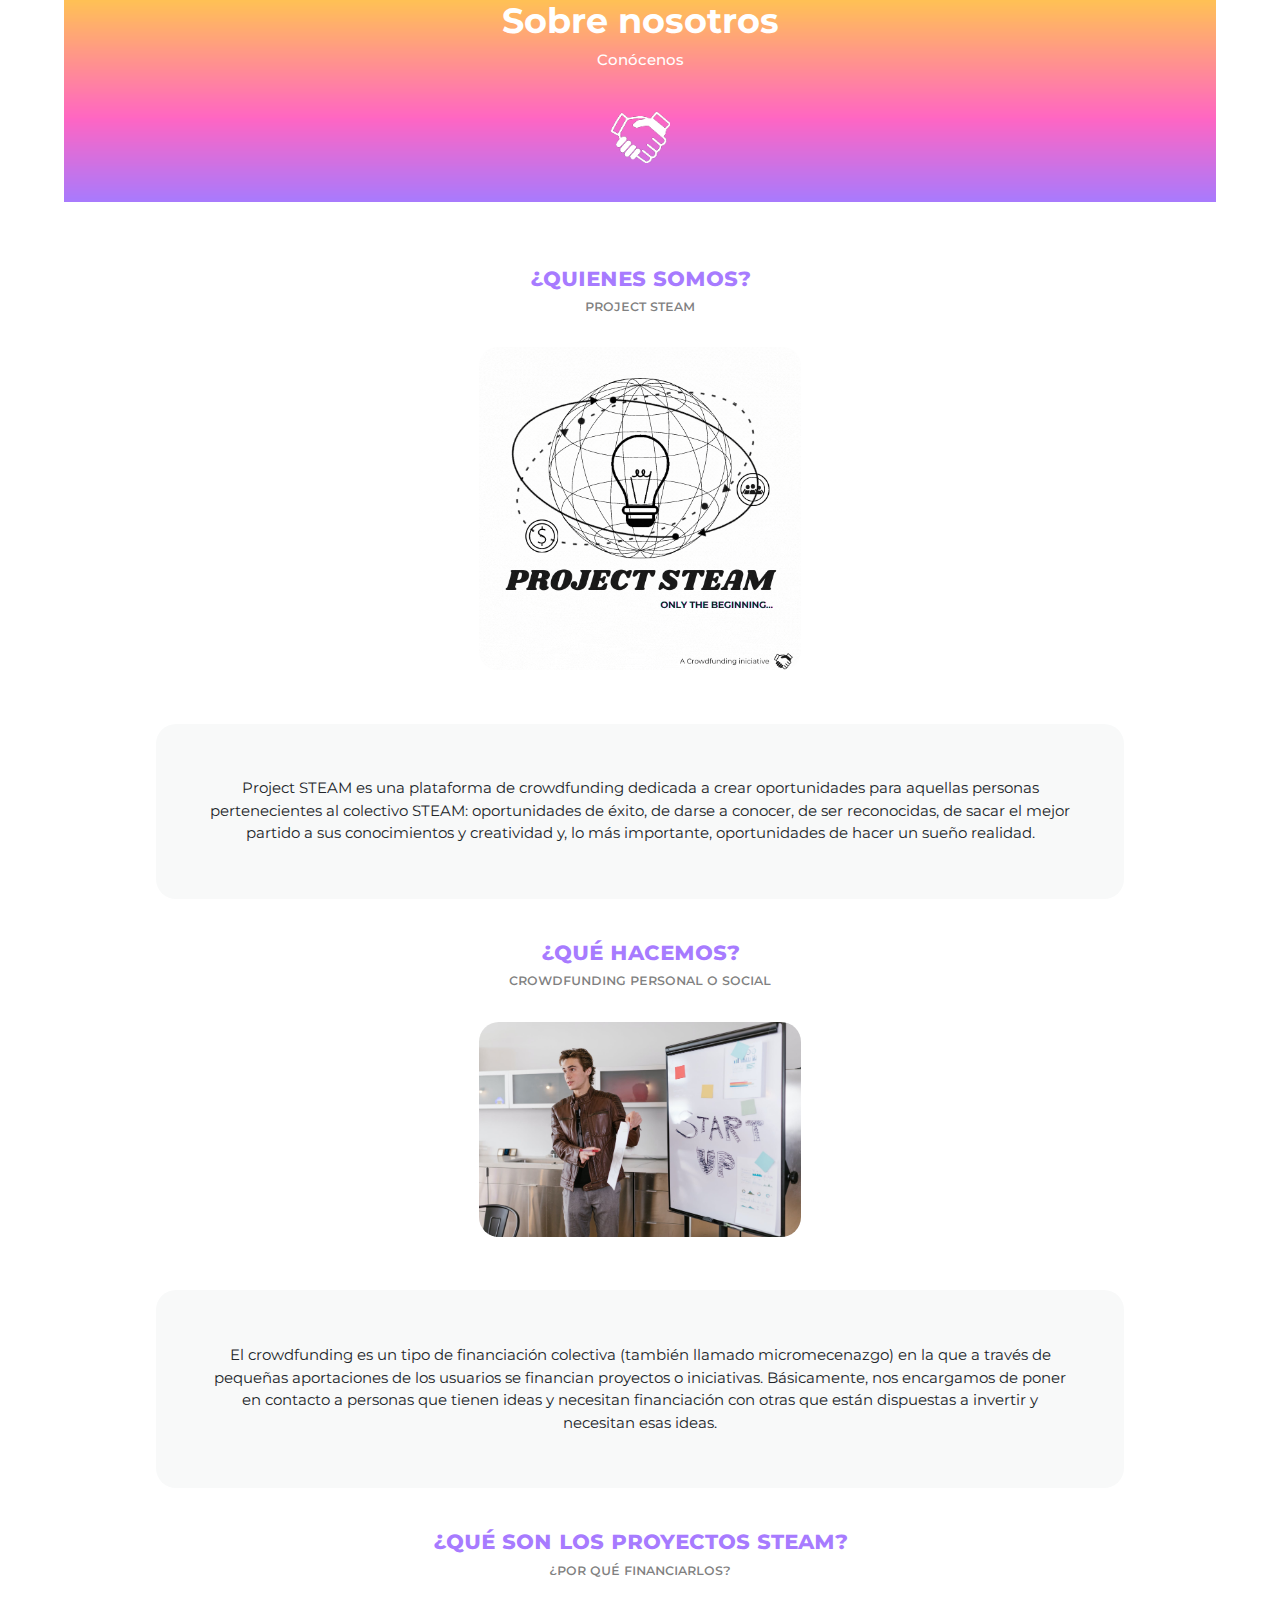
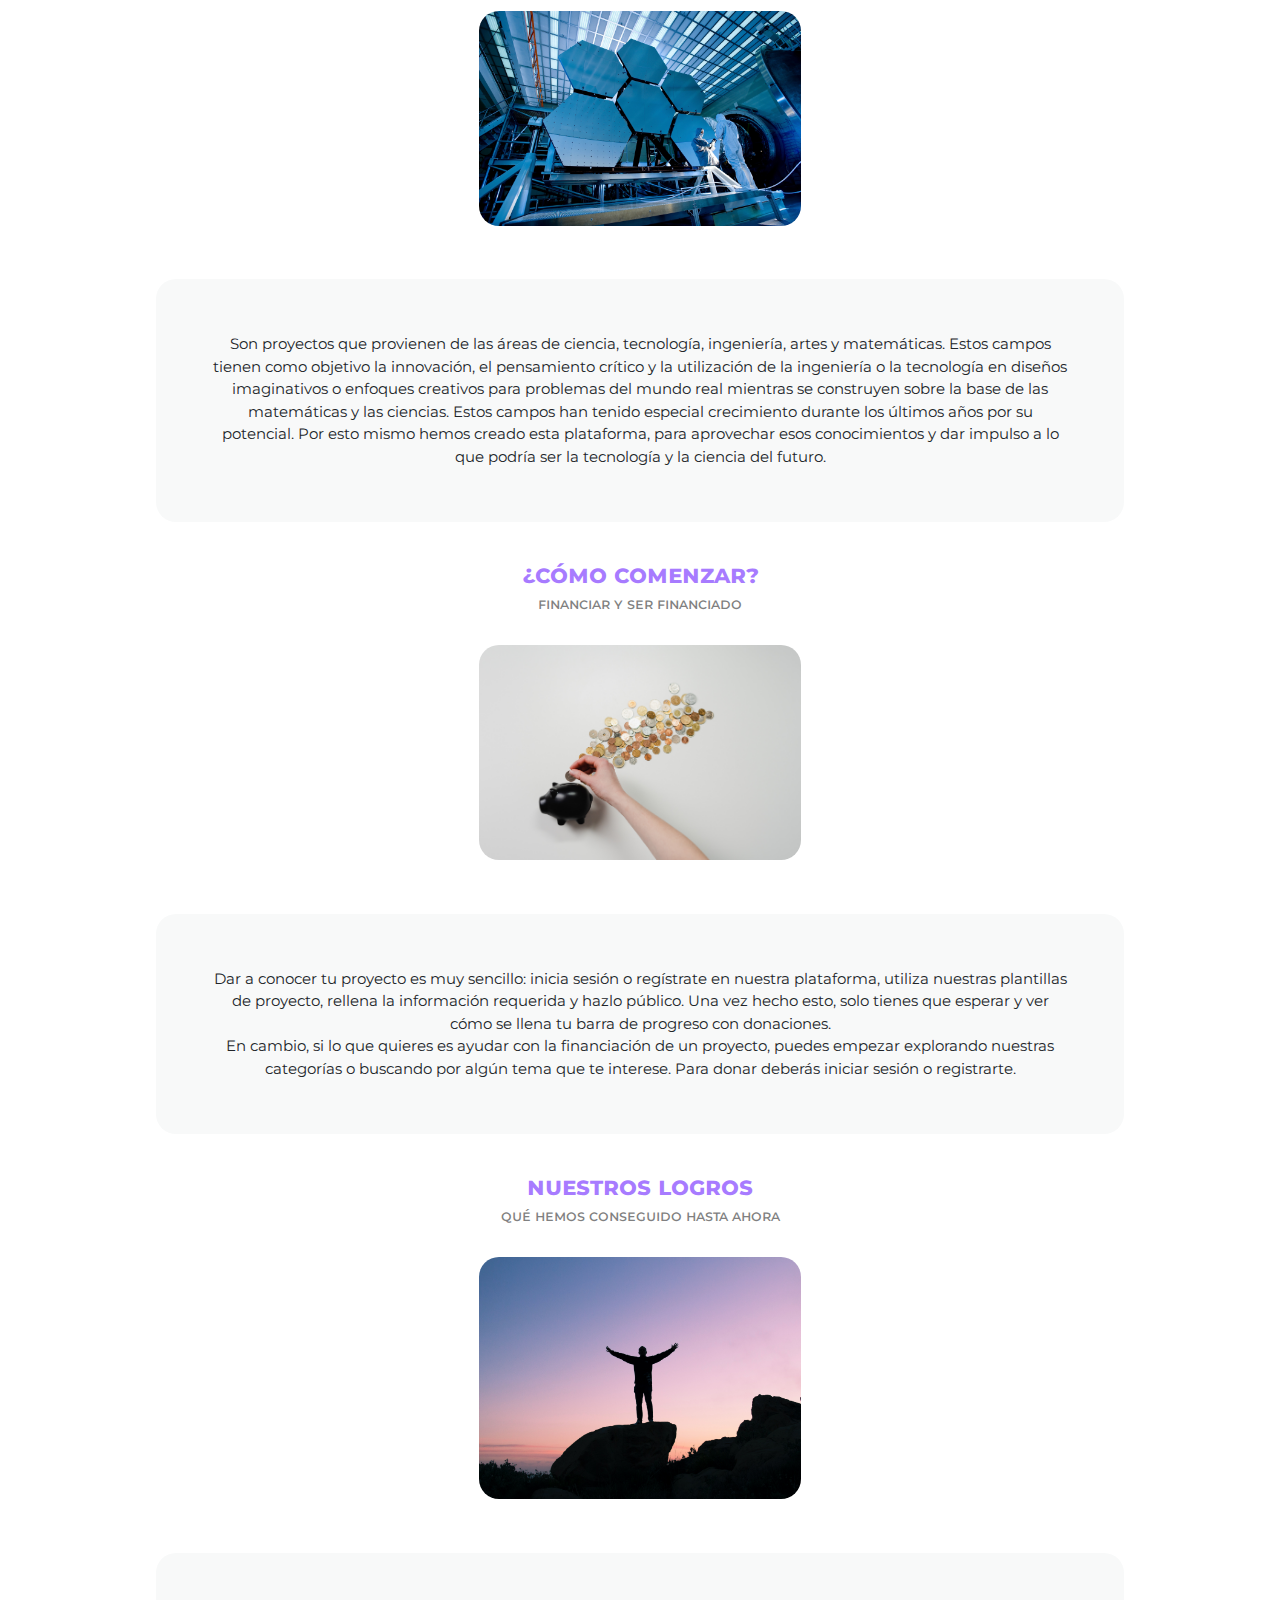
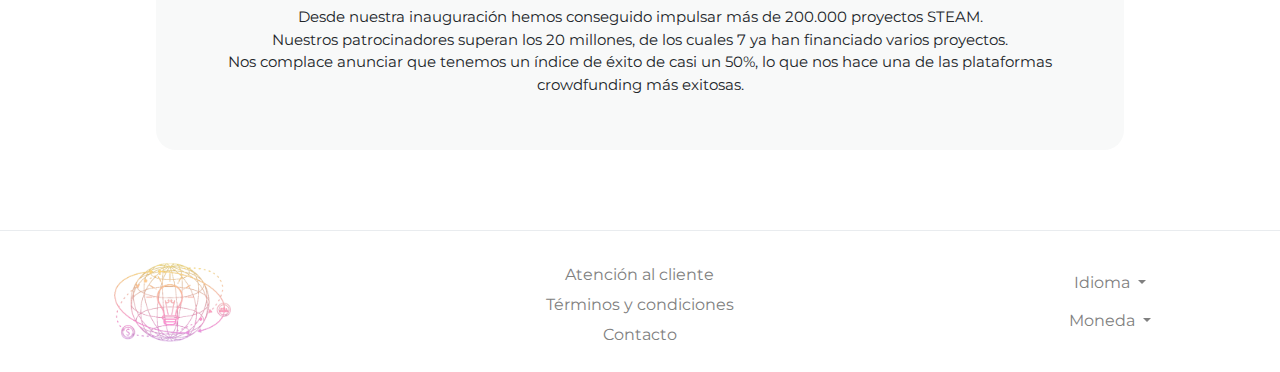
==== commit 2a4fcb7d: "pagina de busqueda" ====
--- a/index.html
+++ b/index.html
@@ -19,7 +19,7 @@
         <h1>Project STEAM</h1>
         <h2>Only the begining</h2>
       </div>
-      <img class="img-fluid logo" src="media/logo_multicolor.png" />
+      <a class="logo"href="index.html"><img class="img-fluid logo " src="media/logo_multicolor.png" /></a>
       <div id="top_buttons">
         <button type="button" class="btn search_button" data-toggle="modal" data-target="#searchModal">
           <img src="media/search.png" style="width: 24px" />
@@ -239,7 +239,7 @@
   <div class="container-fluid colored_container">
     <h1>Descubre proyectos</h1>
     <h2>Explora nuestras categorías</h2>
-    <div class="nav_buttons">
+    <div class="nav_buttons text-center">
       <div>
         <input type="image" name="para_ti" src="media/para_ti.png" alt="para_ti" />
         <p>Para ti</p>
@@ -275,7 +275,7 @@
         <h1>Más populares</h1>
       </div>
       <div class="col-md-2 destacado_boton">
-        <button type="button" class="btn bgPurple">Ver más</button>
+        <button type="button" class="btn bgPurple btn_ver_mas">Ver más</button>
       </div>
     </div>
     <div class="row destacado">
--- a/css/style.css
+++ b/css/style.css
@@ -21,8 +21,6 @@
     padding: 0;
     font-family: 'Montserrat', sans-serif;
 }
-
-
 
 h1{
     margin: 0;
@@ -134,6 +132,7 @@
 .link {
     text-decoration: underline;
     margin-bottom: 2%;
+    color: #212529;
 }
 
 .link:hover{
@@ -153,6 +152,7 @@
 #imgModal {
     object-fit: cover;
     height: 100%;
+    width: 100%;
 }
 
 /* SEARCH MODAL */
@@ -224,7 +224,7 @@
     justify-content: right;
 }
 
-.destacado_boton button{
+.btn_ver_mas{
     height: fit-content;
 }
 
@@ -388,14 +388,14 @@
 }
 
 .about_us img{
-    width: 50%;
+    width: 30%;
     height: auto;
     margin-block: 3%;
     border-radius: 20px;
 }
 
 .about_us_texto {
-    margin-top: 4%;
+    margin-top: 2%;
     background-color: var(--colorClaro);
     border-radius: 20px;
     border-width: 0;
@@ -436,14 +436,14 @@
 }
 
 /*PAGINA PROYECTOS*/
-#project_header{
-    text-align: center;
-    position: relative;
-    margin: 15px auto;
-}
-#project_header h1 {
+.project_header h1 {
     font-weight: bold;
     font-size: xx-large;
+    text-align: center;
+}
+
+.project_header h2{
+    text-align: center;
 }
 
 .project{
@@ -457,13 +457,9 @@
     border-radius: 1rem 0 0 1rem;
 }
 
-.project a{
-    color: black;
-}
-
-.project a:hover{
-    color:var(--morado);
-    text-decoration: underline;
+.donations .row{
+    margin-right: 0;
+    margin-left: 0;
 }
 
 .project p, .project ul{
@@ -485,4 +481,122 @@
 .bgPink{
     background-color: var(--rosa);
     color: white;
-}+}
+
+/*PAGINA DONATIVO*/
+.slider {
+  -webkit-appearance: none;
+  width: 100%;
+  height: 15px;
+  border-radius: 5px;  
+  background: grey;
+  outline: none;
+  opacity: 0.7;
+  -webkit-transition: .2s;
+  transition: opacity .2s;
+}
+
+/*webkit is to override Safari, Edge, Chrome and Opera default look*/
+.slider::-webkit-slider-thumb {
+  -webkit-appearance: none;
+  appearance: none;
+  width: 25px;
+  height: 25px;
+  border-radius: 50%; 
+  background: var(--rosa);
+  cursor: pointer;
+}
+/*moz is to override Firefox default look*/
+.slider::-moz-range-thumb {
+  width: 25px;
+  height: 25px;
+  border-radius: 50%;
+  background: var(--rosa);
+  cursor: pointer;
+}
+/*payment method tabs*/
+.nav-tabs {
+    border: none !important
+}
+
+.nav-tabs .nav-link.active {
+    color: #495057;
+    background-color: #fff;
+    border-color: #ffffff #ffffff #fff;
+    border-top: 3px solid var(--amarillo) !important
+}
+
+.nav-tabs .nav-link {
+    margin-bottom: -1px;
+    border: 1px solid transparent;
+    border-top-left-radius: 0rem;
+    border-top-right-radius: 0rem;
+    border-top: 3px solid #eee;
+    font-size: 20px
+}
+
+.nav-tabs .nav-link:hover {
+    border-color: #e9ecef #ffffff #ffffff
+}
+
+.nav-tabs {
+    display: table !important;
+    width: 100%
+}
+
+.nav-item {
+    display: table-cell
+}
+
+.tab-content .form-control {
+    border-bottom: 1px solid #eee !important;
+    border: none;
+    font-weight: 600
+}
+
+.tab-content .form-control:focus {
+    color: #495057;
+    background-color: #fff;
+    border-color: #8bbafe;
+    outline: 0;
+    box-shadow: none
+}
+
+.inputbox {
+    position: relative;
+    margin-bottom: 20px;
+    width: 100%
+}
+
+/*inputbox label*/
+.inputbox span {
+    position: absolute;
+    top: 7px;
+    left: 11px;
+    transition: 0.5s
+}
+
+/*card number eye*/
+.inputbox i {
+    position: absolute;
+    top: 13px;
+    right: 8px;
+    transition: 0.5s;
+    color: #3F51B5
+}
+
+input::-webkit-outer-spin-button,
+input::-webkit-inner-spin-button {
+    -webkit-appearance: none;
+    margin: 0
+}
+
+.inputbox input:focus~span {
+    transform: translateX(-0px) translateY(-15px);
+    font-size: 12px
+}
+
+.inputbox input:valid~span {
+    transform: translateX(-0px) translateY(-15px);
+    font-size: 12px
+}
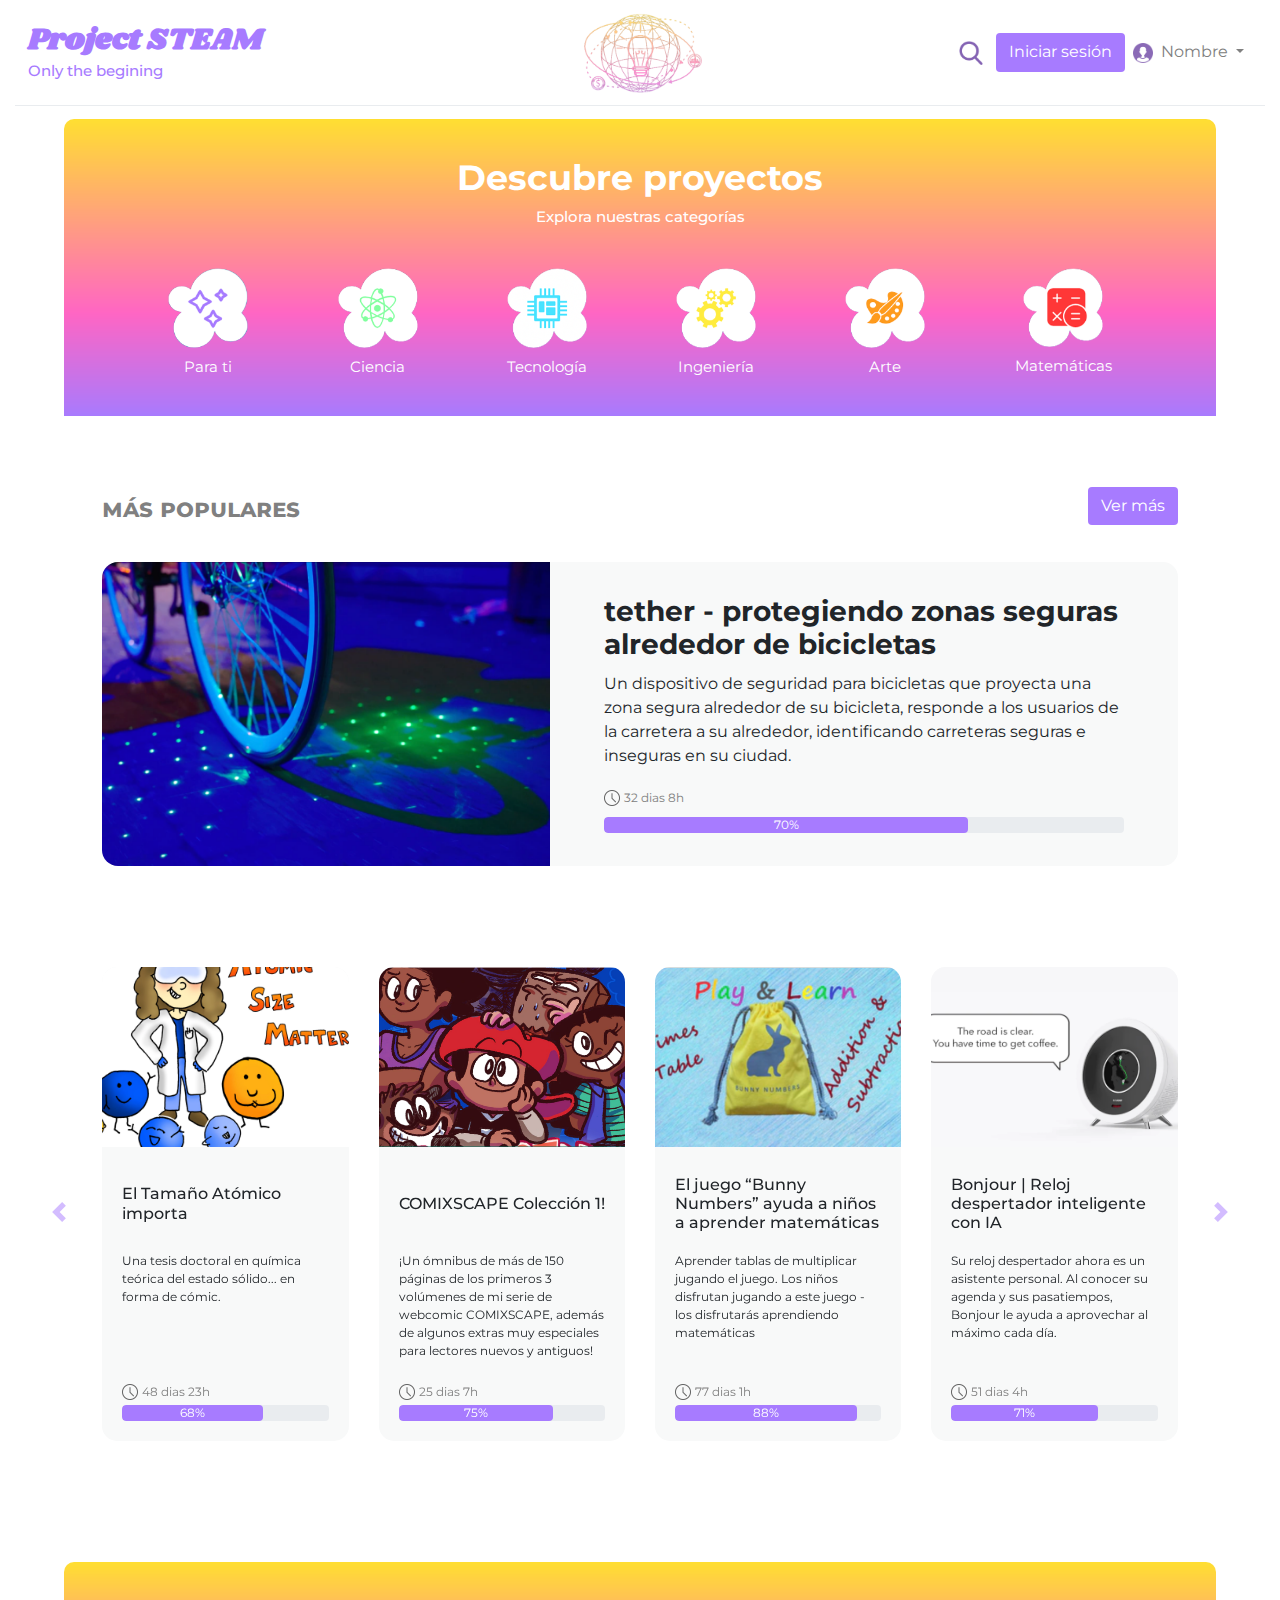
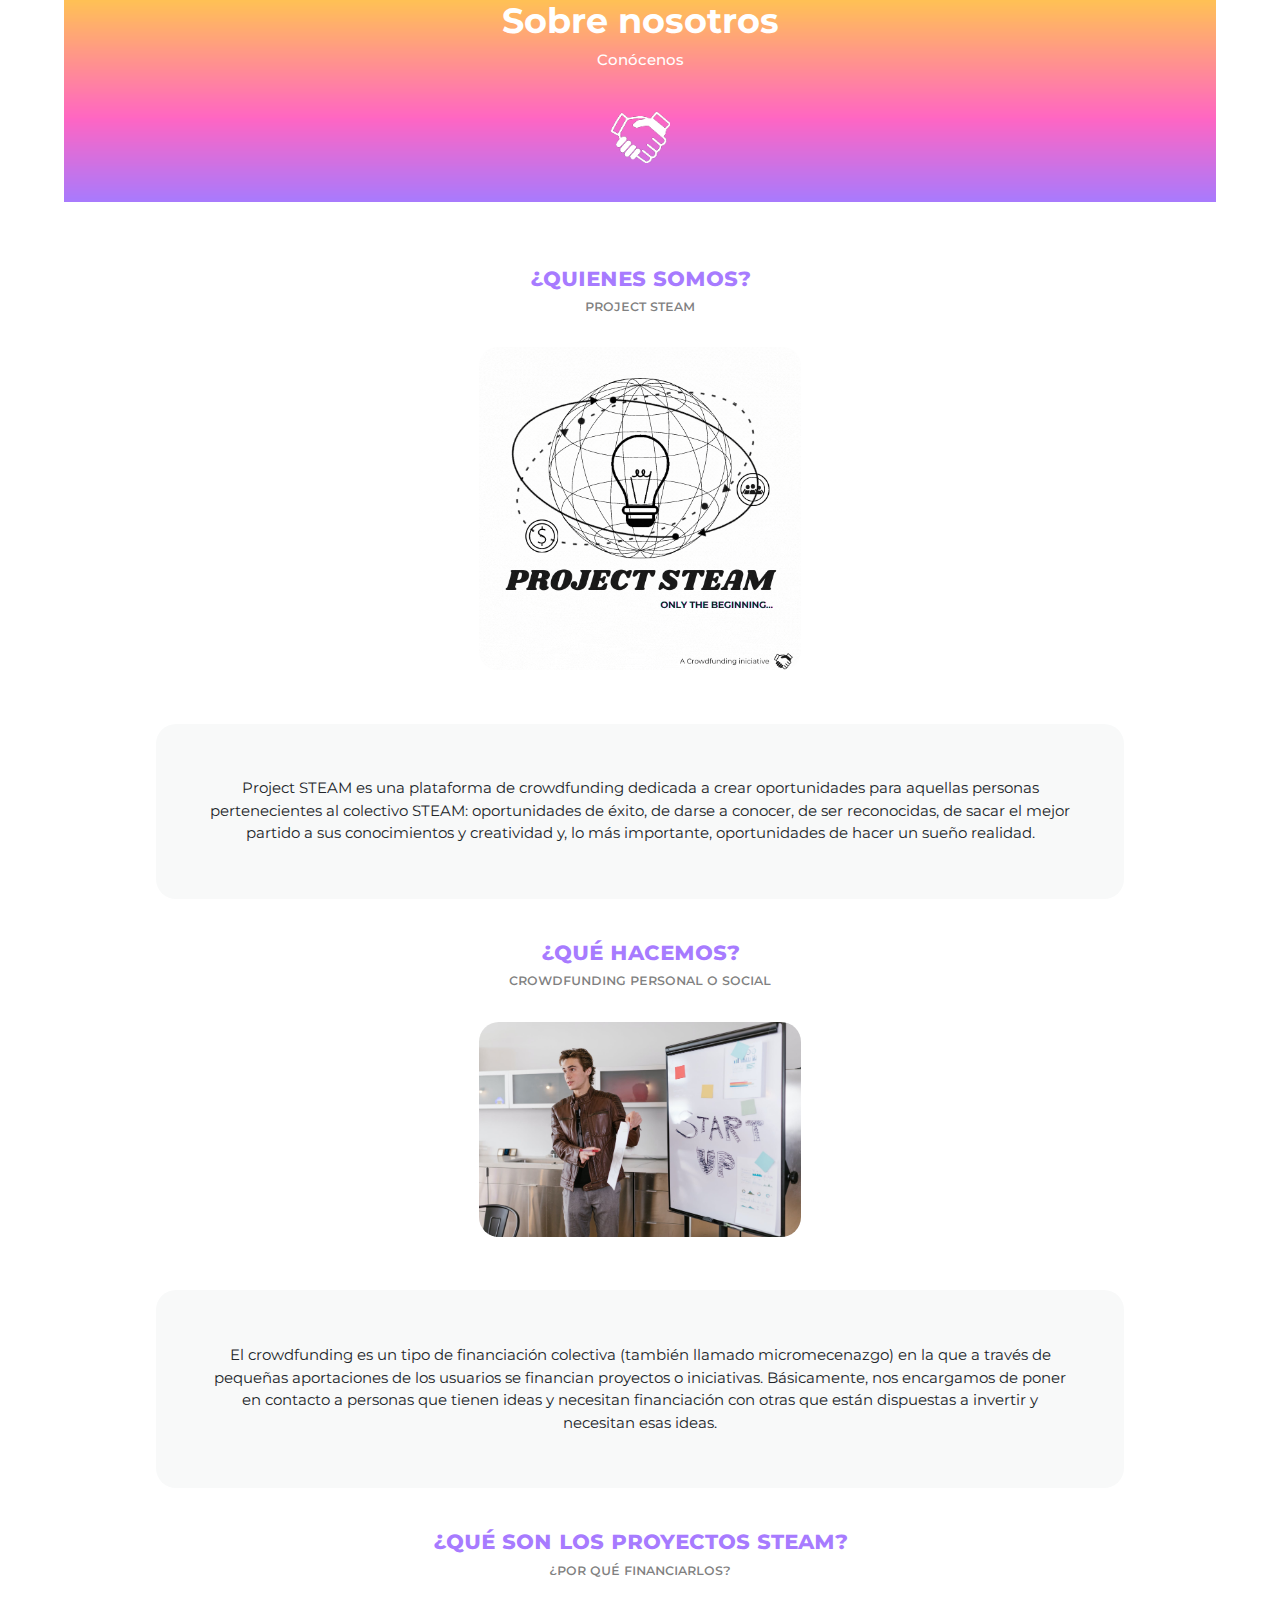
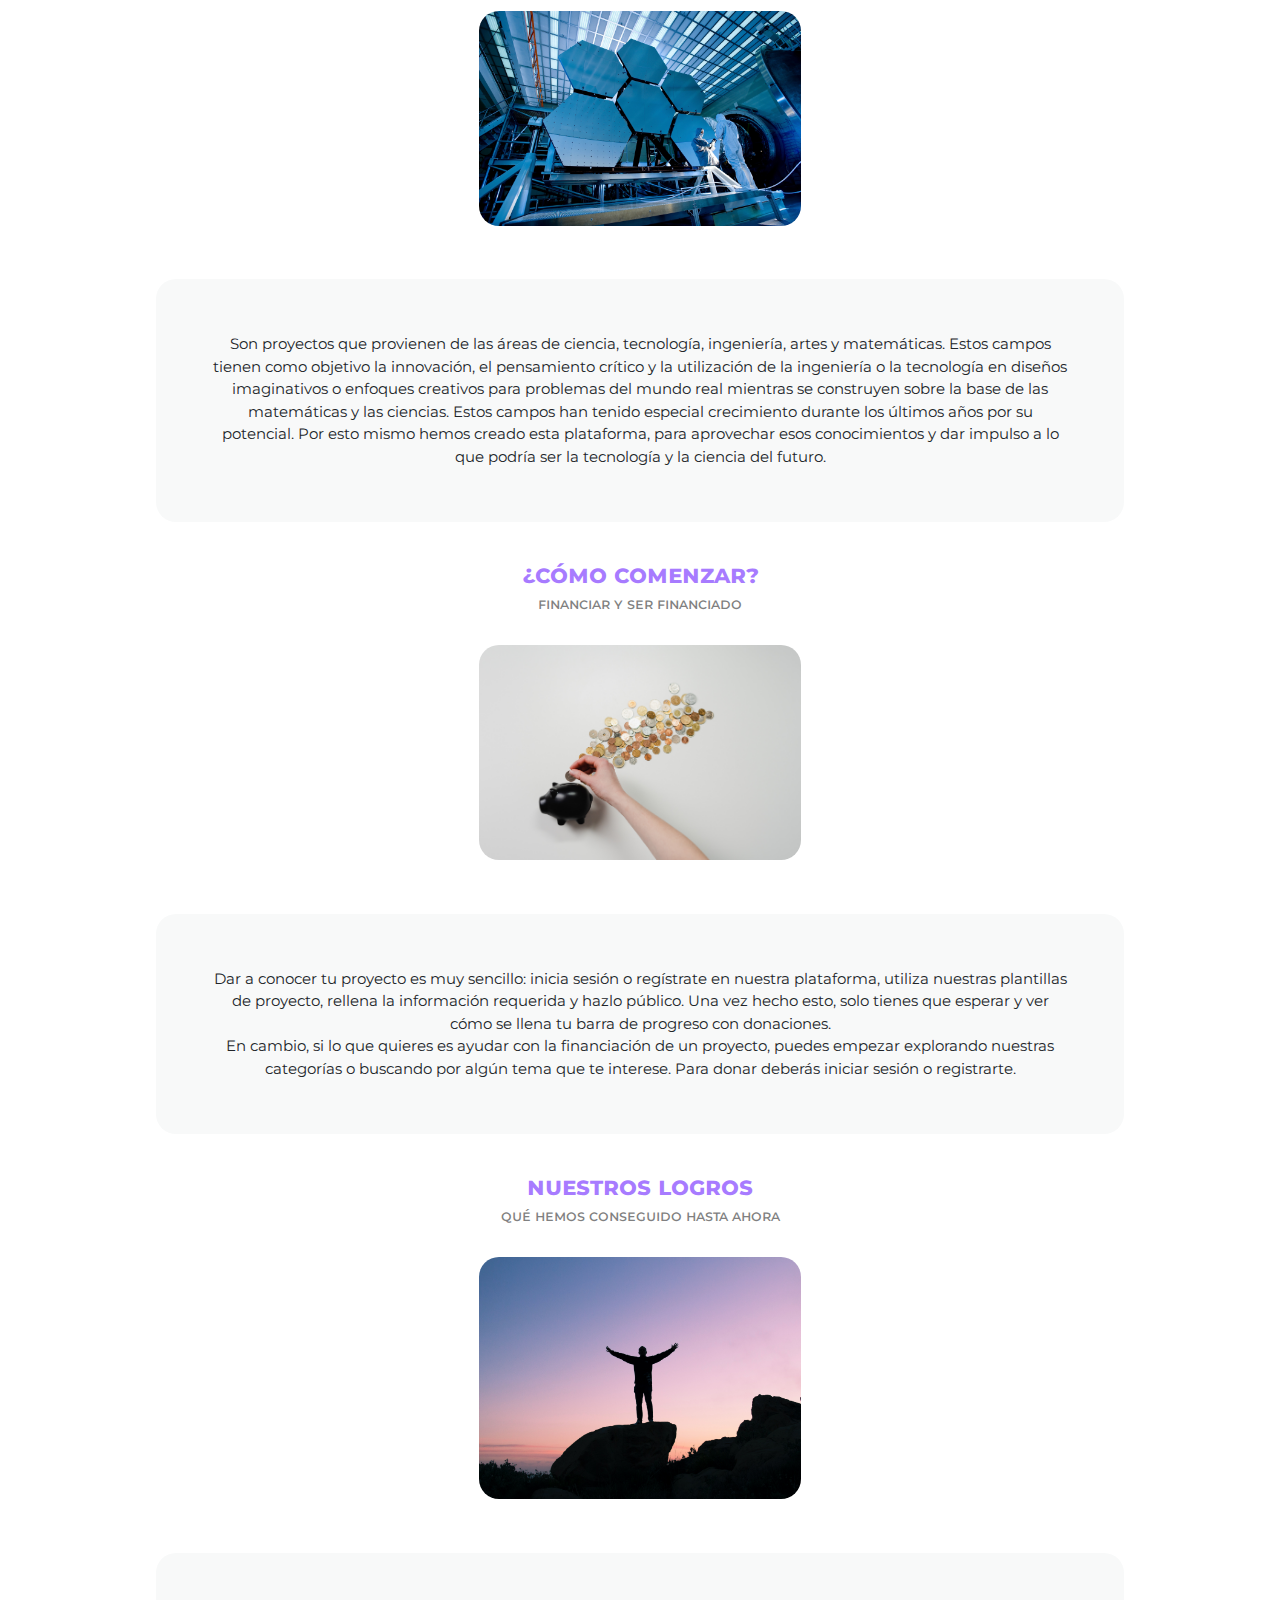
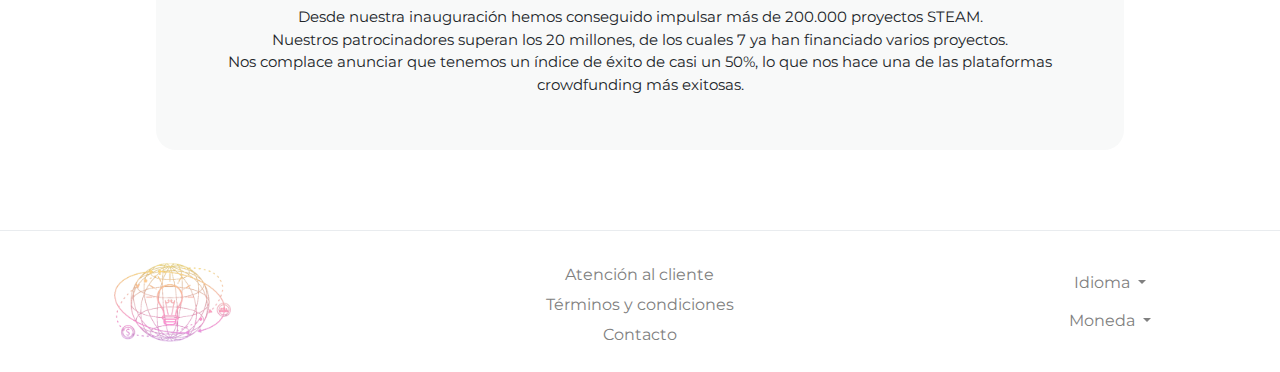
==== commit 482fe5b5: "iniciar sesion y cerrar sesion visual" ====
--- a/index.html
+++ b/index.html
@@ -33,6 +33,35 @@
           data-target="#signUpModal">
           Registrate
         </button>
+        <div class="dropdown show">
+          <a class="btn dropdown-toggle profile_dropdown" href="#" role="button" id="dropdownMenuLink" data-toggle="dropdown"
+              aria-haspopup="true" aria-expanded="false">
+              <img class="img-fluid pr-1" src="media/profile_pic.png" style="width: 24px">
+              <span class="profile_name">Nombre</span>
+          </a>
+          <div class="dropdown-menu dropdown-menu-right" aria-labelledby="dropdownMenuLink">
+              <a class="dropdown-item" href="your_projects.html">
+                  <img class="img-fluid mr-1 pb-1" src="media/your_projects.png" style="width:20px">
+                  Tus proyectos
+              </a>
+              <a class="dropdown-item" href="add_project.html">
+                  <img class="img-fluid mr-1 pb-1" src="media/add_project.png" style="width:20px">
+                  Publicar proyecto
+              </a>
+              <a class="dropdown-item" href="your_donations.html">
+                  <img class="img-fluid mr-1 pb-1" src="media/your_donations.png" style="width:20px">
+                  Tus donativos
+              </a>
+              <a class="dropdown-item" href="settings.html">
+                  <img class="img-fluid mr-1 pb-1" src="media/settings.png" style="width:20px">
+                  Configuración
+              </a>
+              <a class="dropdown-item log_out" href="index.html">
+                  <img class="img-fluid mr-1 pb-1" src="media/log_out.png" style="width:20px">
+                  Cerrar sesión
+              </a>
+          </div>
+      </div>
       </div>
     </div>
   </div>
@@ -102,7 +131,7 @@
                         <label for="Password1">Contraseña</label>
                         <input type="password" class="form-control" id="Password1" placeholder="Password" />
                       </div>
-                      <button type="submit" class="btn bgPurple btn-lg btn-block" style="margin-bottom: 5%">
+                      <button type="button" class="btn bgPurple btn-lg btn-block" id="signInButtonInModal" style="margin-bottom: 5%">
                         Iniciar sesión
                       </button>
                     </form>
--- a/css/style.css
+++ b/css/style.css
@@ -42,7 +42,8 @@
 }
 
 #top_buttons {
-    text-align: end;
+    display: inline-flex;
+    justify-content: end; 
     margin: auto 0;
 }
 
@@ -112,7 +113,18 @@
     opacity: 0.8;
 }
 
-
+.profile_dropdown{
+    width: 128px; 
+    color: gray;
+    padding-left: 0;
+    padding-right: 0;
+}
+
+.profile_name{
+    text-overflow: ellipsis;
+    overflow: hidden;
+    max-width: 100px;
+}
 
 /*MODAL INICIAR SESION*/
 .bgPurple{
@@ -426,13 +438,20 @@
     color: grey;
 }
 
-footer a:hover{ 
+footer a:hover, footer a:focus, .profile_dropdown:focus, .profile_dropdown:hover { 
     color: var(--morado);
 }
-/**/
-
-@media only screen and (max-width: 600px){
-    
+
+.dropdown-item{
+    color: gray;
+}
+
+.dropdown-item:hover{
+    background-color: #d8d1e7;
+}
+
+.dropdown-item:focus{
+    background-color: #c8bed5;
 }
 
 /*PAGINA PROYECTOS*/
@@ -600,3 +619,8 @@
     transform: translateX(-0px) translateY(-15px);
     font-size: 12px
 }
+
+/* SEACH PAGE WITH RESULTS */
+.results_container .row{
+    margin-block: 2rem;
+}
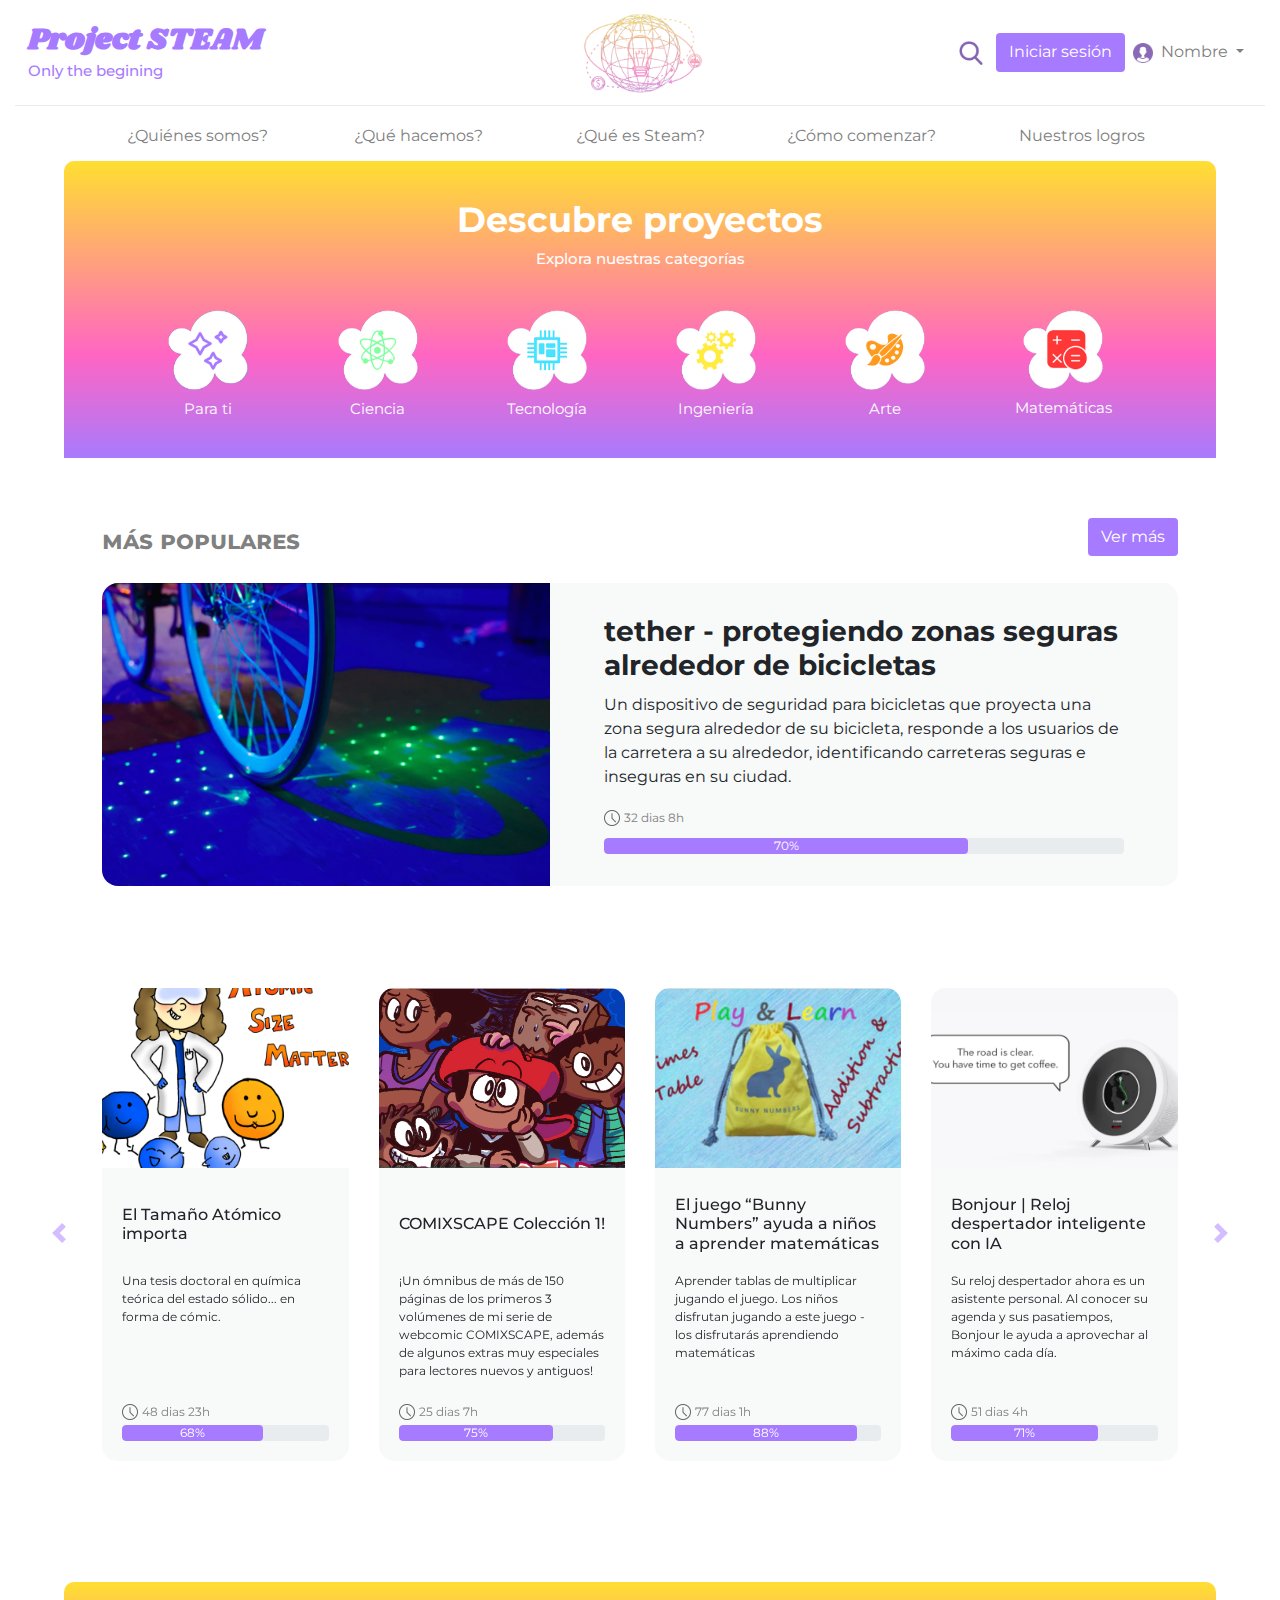
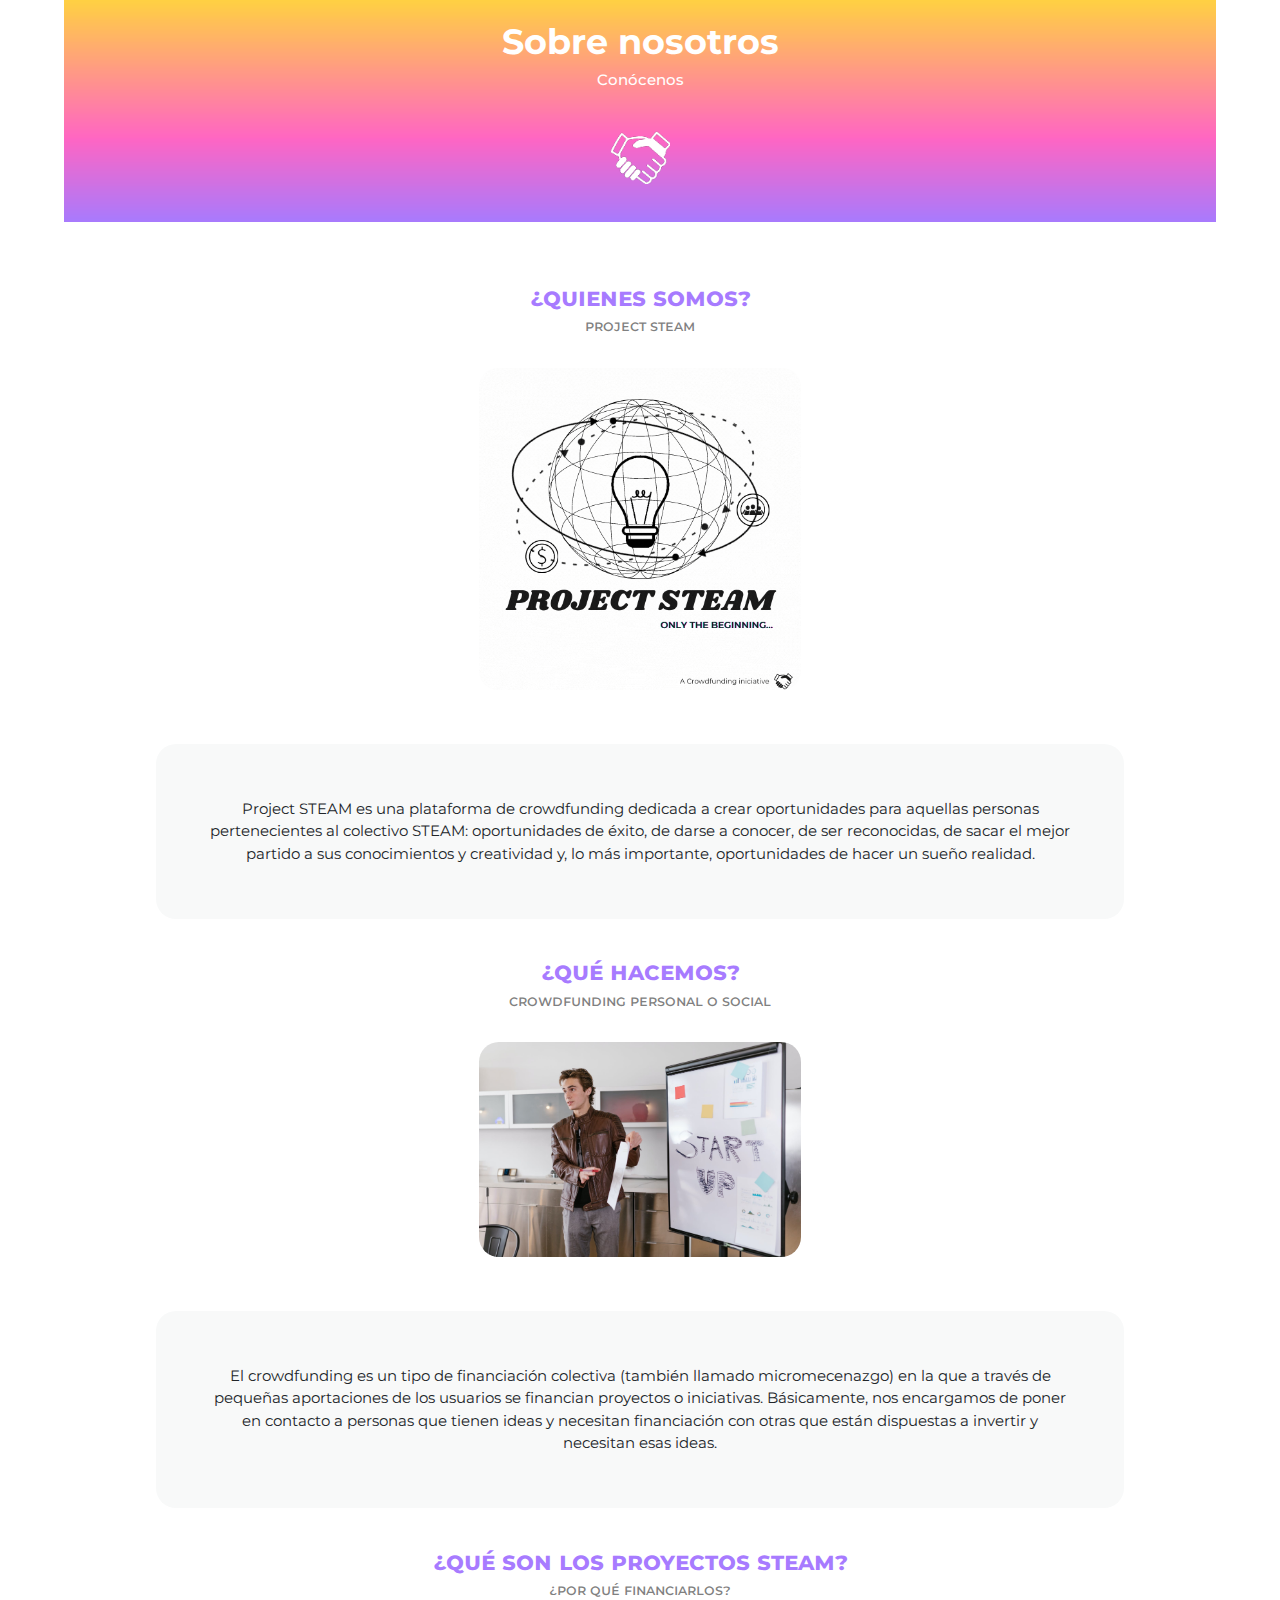
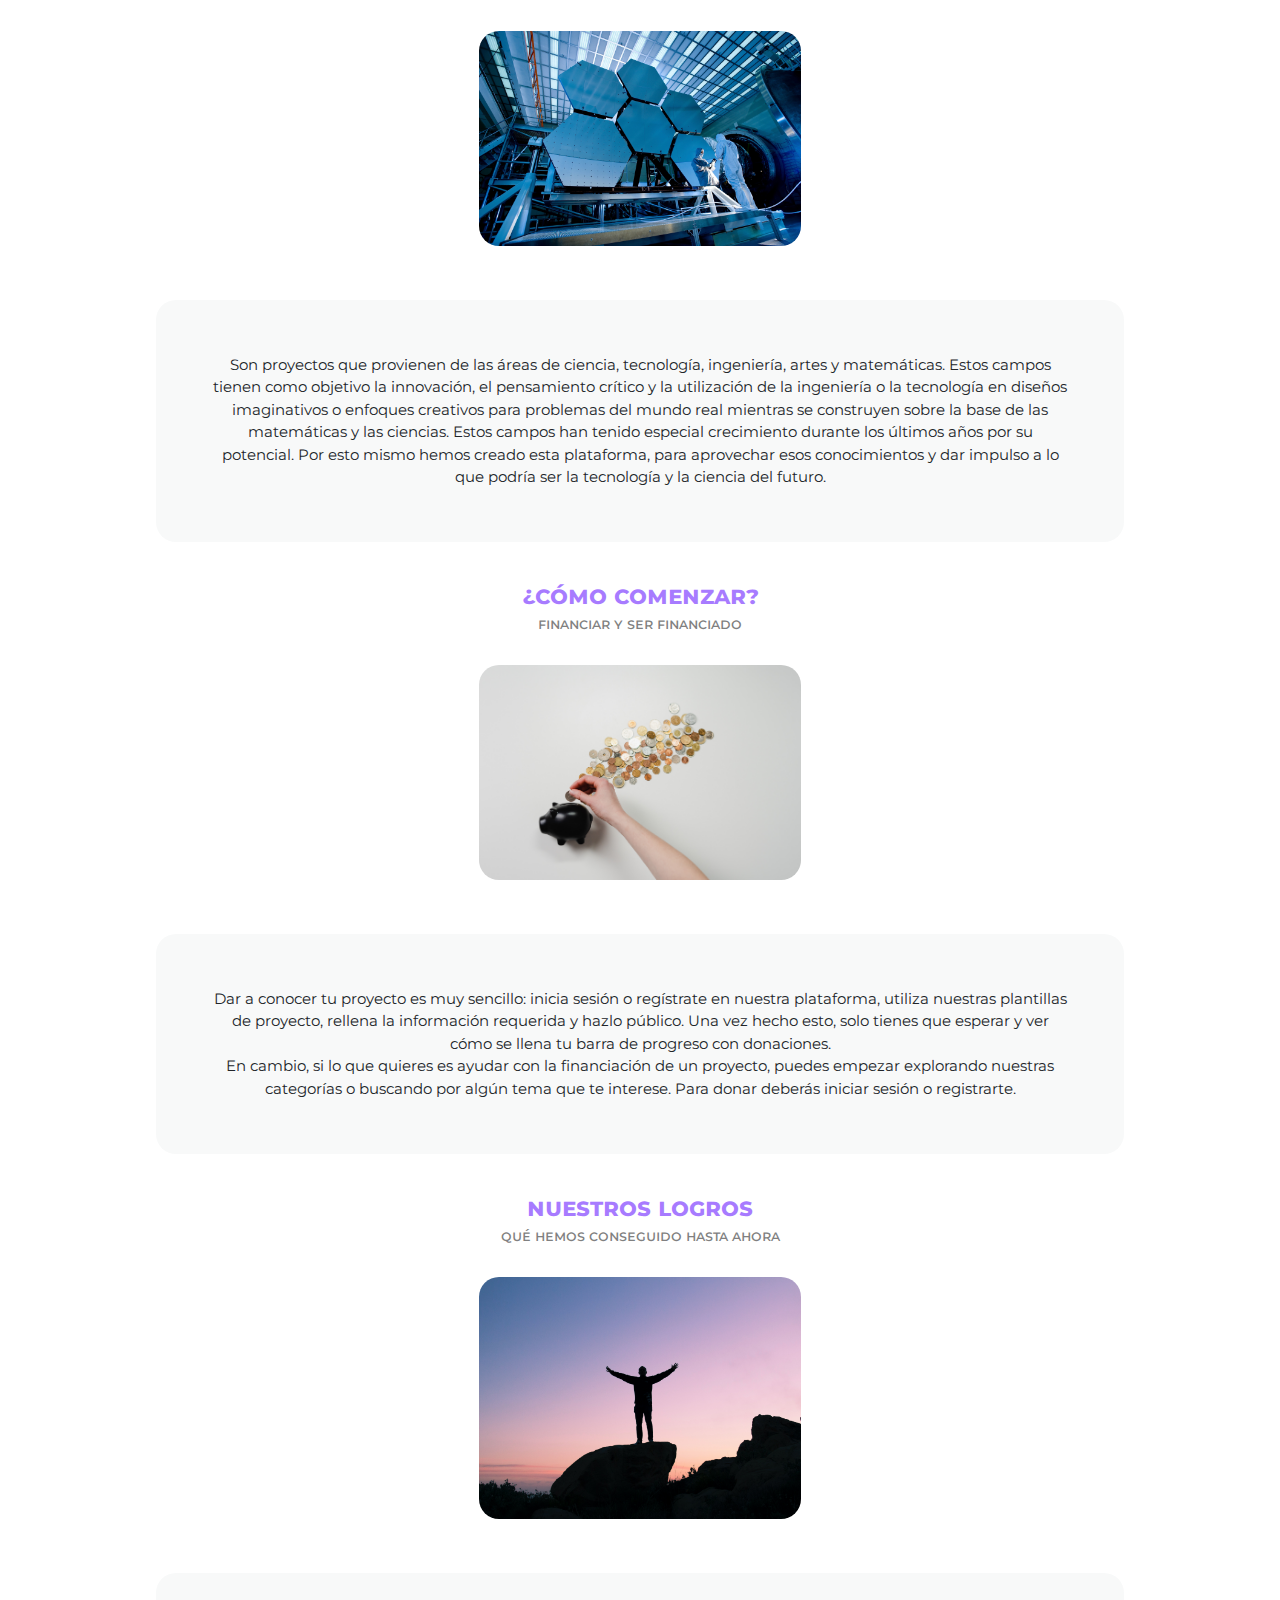
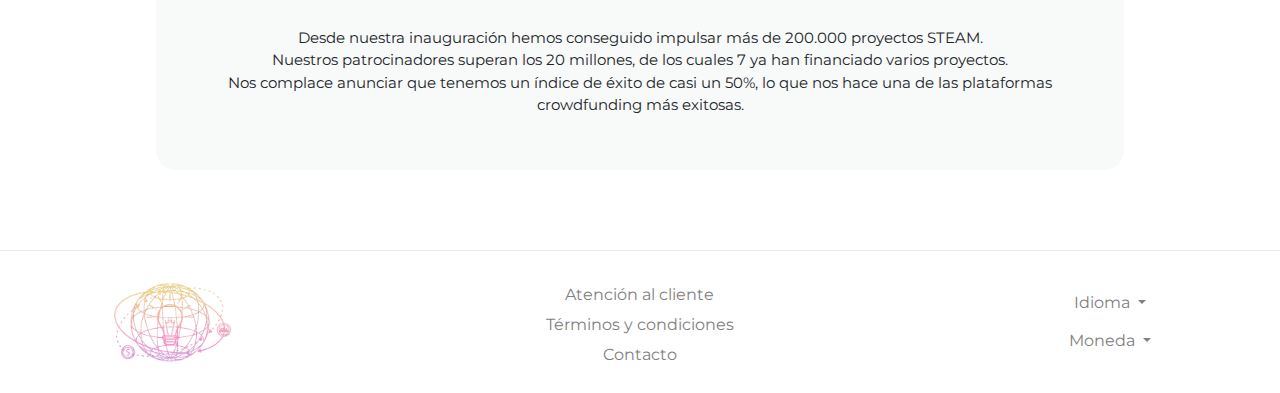
==== commit 8a90e056: "Navigation que dijo la profe" ====
--- a/index.html
+++ b/index.html
@@ -36,7 +36,7 @@
         <div class="dropdown show">
           <a class="btn dropdown-toggle profile_dropdown" href="#" role="button" id="dropdownMenuLink" data-toggle="dropdown"
               aria-haspopup="true" aria-expanded="false">
-              <img class="img-fluid pr-1" src="media/profile_pic.png" style="width: 24px">
+              <img class="img-fluid pr-1 profile_pic" src="media/profile_pic.png" style="width: 24px">
               <span class="profile_name">Nombre</span>
           </a>
           <div class="dropdown-menu dropdown-menu-right" aria-labelledby="dropdownMenuLink">
@@ -264,6 +264,29 @@
     </div>
   </div>
 
+  <div class="container-fluid content pt-3 pb-0">
+    <div class="row d-flex justify-content-around nav text-center">
+      <div class="col">
+        <a href="#quienesSomos"> ¿Quiénes somos?</a>
+      </div>
+      <div class="col">
+        <a href="#queHacemos"> ¿Qué hacemos?</a>
+      </div>
+      <div class="col">
+        <a  href="#queSon"> ¿Qué es Steam?</a>
+      </div>
+      <div class="col">
+        <a href="#comenzar"> ¿Cómo comenzar?</a>
+
+      </div>
+      <div class="col">
+        <a href="#logros"> Nuestros logros</a>
+
+      </div>
+    </div>
+
+  </div>
+
   <!-- Navigation bar-->
   <div class="container-fluid colored_container">
     <h1>Descubre proyectos</h1>
@@ -295,6 +318,7 @@
       </div>
     </div>
   </div>
+
 
   <!-- Main content-->
   <div class="container-fluid content">
@@ -645,7 +669,7 @@
 
     <!-- ¿Quienes somos?-->
     <div class="row about_us_titulo">
-      <div class="col-md-12">
+      <div class="col-md-12" id="quienesSomos">
         <h1>¿Quienes somos?</h1>
         <h2>Project Steam</h2>
       </div>
@@ -663,7 +687,7 @@
 
     <!-- ¿Que hacemos?-->
     <div class="row about_us_titulo">
-      <div class="col-md-12">
+      <div class="col-md-12" id="queHacemos">
         <h1>¿Qué hacemos?</h1>
         <h2>Crowdfunding personal o social</h2>
       </div>
@@ -681,7 +705,7 @@
 
     <!-- Proyectos STEAM-->
     <div class="row about_us_titulo">
-      <div class="col-md-12 columna_about_us_titulo">
+      <div class="col-md-12 columna_about_us_titulo" id="queSon">
         <h1>¿Qué son los proyectos STEAM?</h1>
         <h2>¿Por qué financiarlos?</h2>
       </div>
@@ -701,7 +725,7 @@
 
     <!-- Participar-->
     <div class="row about_us_titulo">
-      <div class="col-md-12">
+      <div class="col-md-12" id="comenzar">
         <h1>¿Cómo comenzar?</h1>
         <h2>Financiar y ser financiado</h2>
       </div>
@@ -722,7 +746,7 @@
 
     <!-- Logros-->
     <div class="row about_us_titulo">
-      <div class="col-md-12">
+      <div class="col-md-12" id="logros">
         <h1>Nuestros logros</h1>
         <h2>Qué hemos conseguido hasta ahora</h2>
       </div>
--- a/css/style.css
+++ b/css/style.css
@@ -222,7 +222,7 @@
 
 .destacado_titulo{
     justify-content: space-between;
-    margin-block: 3%;
+    margin-block: 2%;
     margin-inline: 0;
 }
 
@@ -432,13 +432,13 @@
     margin-bottom: auto;
     text-align: center;
 }
-footer a{
+footer a, .nav a{
     display: block;
     padding-top: 1%;  
     color: grey;
 }
 
-footer a:hover, footer a:focus, .profile_dropdown:focus, .profile_dropdown:hover { 
+footer a:hover, footer a:focus, .profile_dropdown:focus, .profile_dropdown:hover, .nav a:hover, .nav a:focus { 
     color: var(--morado);
 }
 
@@ -624,3 +624,136 @@
 .results_container .row{
     margin-block: 2rem;
 }
+
+/* MY PROJECTS PAGE */
+.vertical_line{
+    border-left: 1.5px solid #dfe0e2;
+    margin-block: 2%;
+}
+
+.mng_project{
+    width: 100%;
+    display: flex;
+    justify-content: space-around;
+    margin-top: 0;
+    margin-bottom: auto;
+}
+
+.mng_project_icons{
+    width: 32px;
+}
+
+.mng_project button{
+    background-color: transparent;
+}
+
+.mng_project_icons:hover{
+    opacity: 0.8;
+}
+
+.info_project{
+    margin-top: 10%;
+}
+
+.info_project h3{
+    font-weight: 300;
+}
+
+.info_project p{
+    margin-left: 0;
+}
+
+.info_project .row{
+    margin-left: 5%;
+    margin-right: 0;
+    margin-top: 1%;
+}
+
+@media only screen and (max-width: 768px){
+    .vertical_line{
+        border-top: 1.5px solid #dfe0e2 ;
+        border-left: 0;
+        padding-top: 5%;
+        margin-inline: 2%;
+    }
+} 
+
+/* SETTINGS */
+.settings .row{
+    align-items: center;
+    margin-inline: 0px;
+    justify-content: space-between;
+}
+
+.profile_pic_container{
+    width: 9rem;
+    border-radius: 50%;
+    padding-bottom: 2%;
+}
+
+.profile_pic_container .profile_pic{
+    object-fit: cover;
+    width: 100%;
+}
+.bgRed{
+    background-color: var(--rojoSteam);
+    color: white;
+}
+
+.settings p{
+    padding-block: 1%;
+    margin-bottom: 0;
+}
+.settings .col-md-4{
+    padding-inline: 0;
+}
+.settings input{
+    margin-block: 2%;
+}
+
+/* UPLOAD PIC MODAL */
+#uploadPicModal .row{
+    margin-inline: 0;
+    margin-block: 2%;
+}
+
+#uploadPicModal {
+    margin-top: 10rem;
+    width: 40%;
+    margin-left: auto;
+    margin-right: auto;
+}
+
+.pic_url_container{
+    justify-content: space-between;
+}
+
+#load_pic{
+    margin-left: auto;
+    margin-right: auto;
+}
+
+/* DONATIONS HISTORY */
+.donations_elements{
+    min-height: 30rem;
+    max-height: 50rem;
+    overflow: auto;
+}
+
+.element{
+    border-top: 1.5px solid #dfe0e2;
+    margin: 0;
+    padding: 1%;
+}
+
+.element_col{
+    margin-block: auto;
+}
+
+.element a{
+    color:black;
+}
+
+.element a:hover{
+    color: var(--morado);
+}